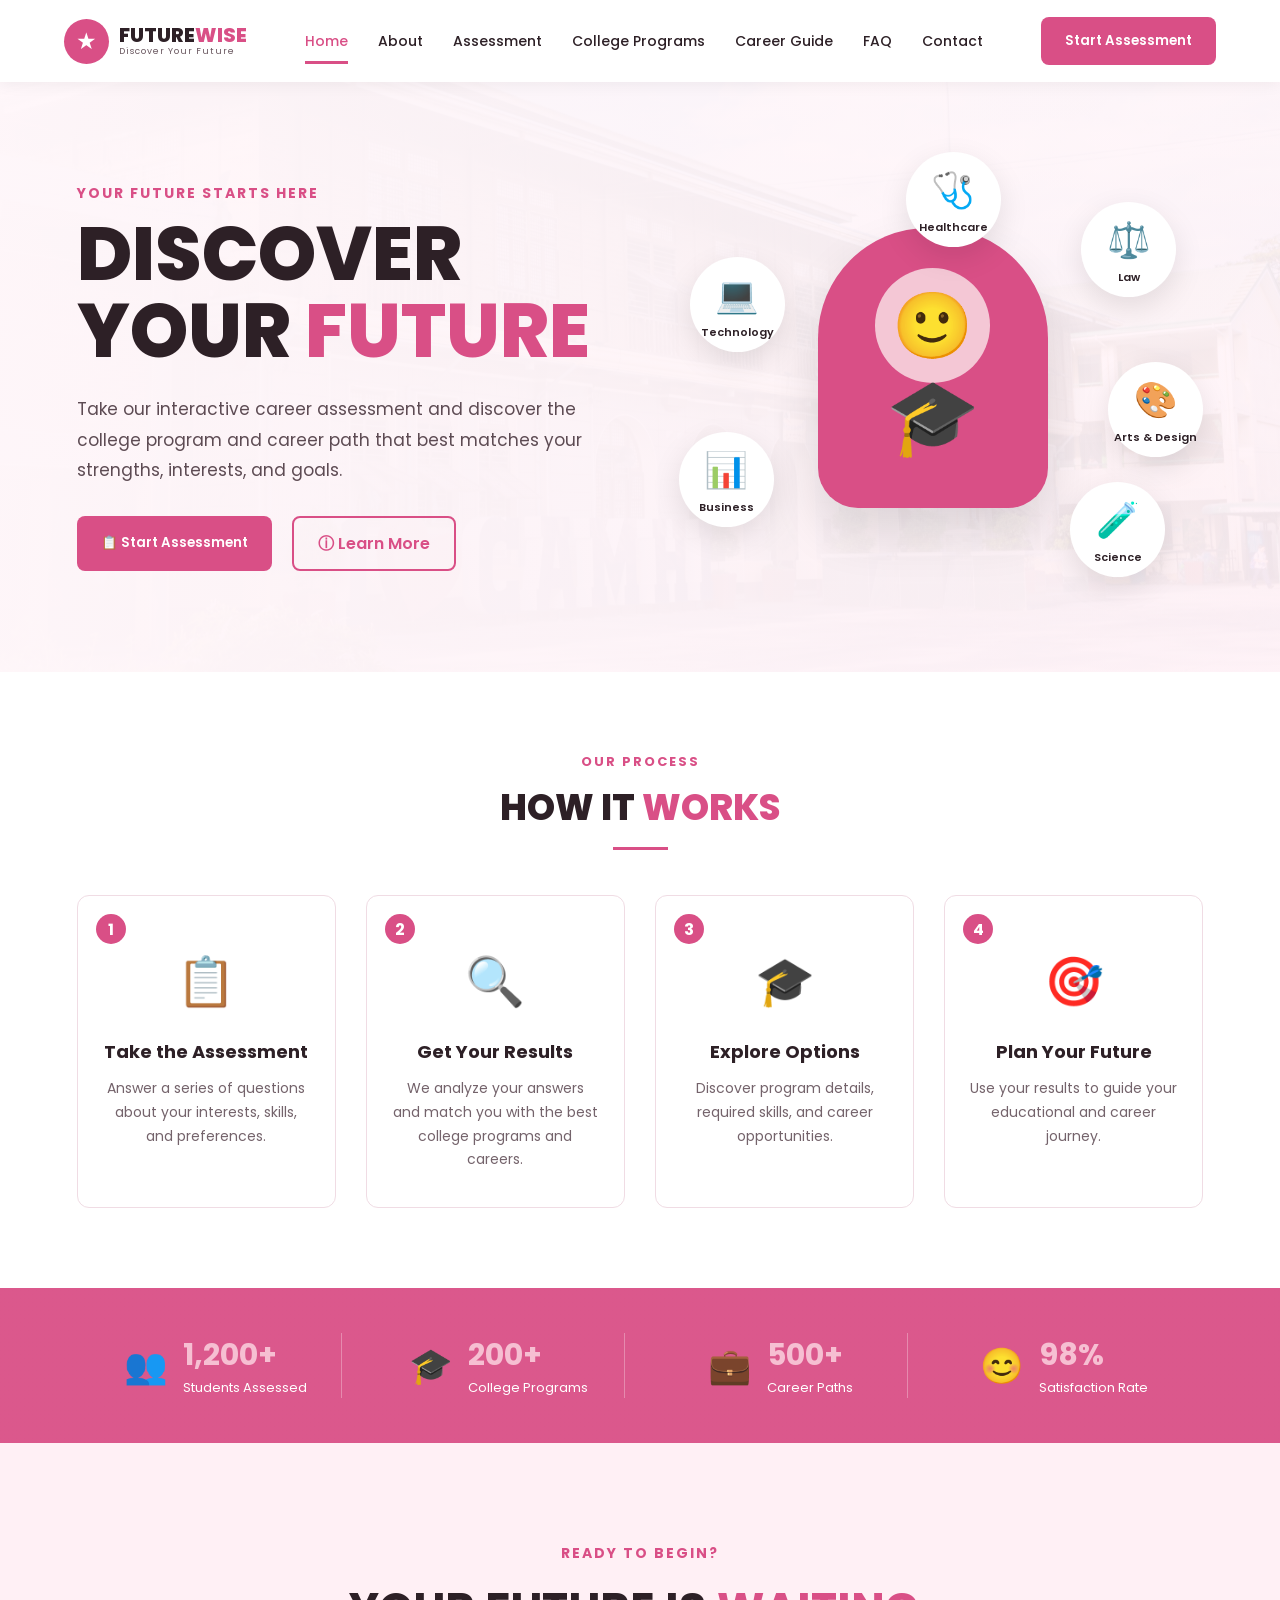
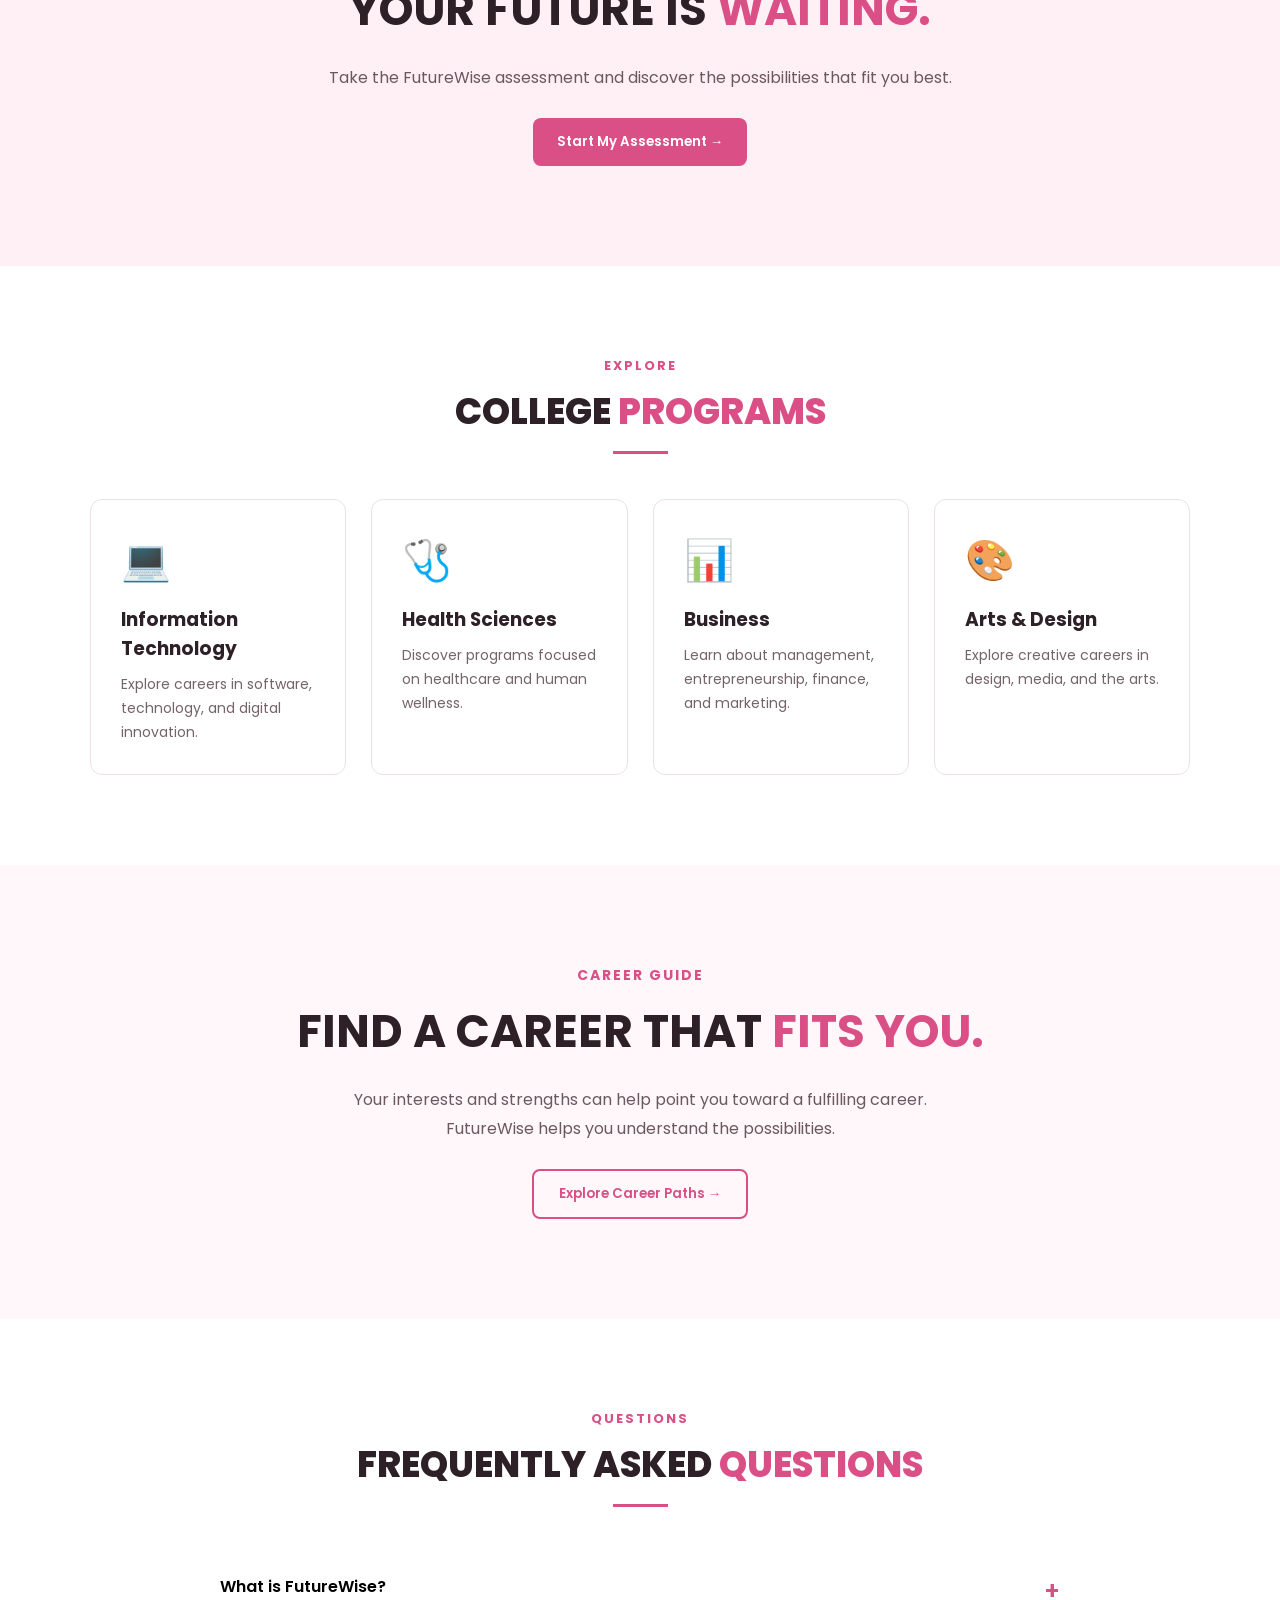
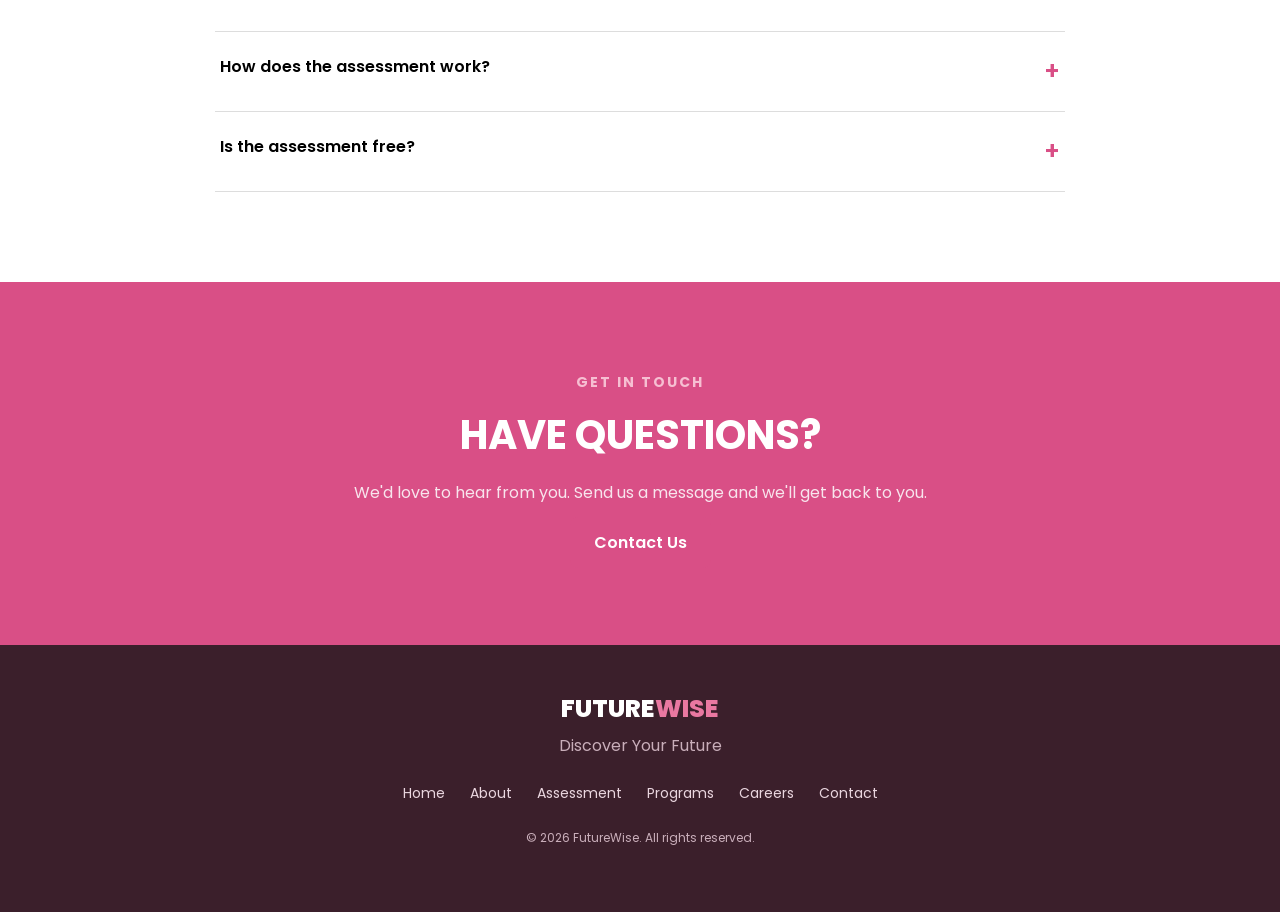
==== index.html @ ef97520e "Add files via upload" ====
<!DOCTYPE html>
<html lang="en">

<head>
    <meta charset="UTF-8">
    <meta name="viewport" content="width=device-width, initial-scale=1.0">

    <title>FutureWise | CAM HIGH Career Guidance</title>

    <meta name="description"
        content="FutureWise helps students discover college programs and career paths that match their interests, skills, and goals.">

    <link rel="stylesheet" href="style.css">

    <!-- Google Font -->
    <link rel="preconnect" href="https://fonts.googleapis.com">
    <link rel="preconnect" href="https://fonts.gstatic.com" crossorigin>

    <link href="https://fonts.googleapis.com/css2?family=Poppins:wght@300;400;500;600;700;800&display=swap"
        rel="stylesheet">
</head>

<body>

    <header class="navbar">

        <div class="logo-area">

            <div class="logo-icon">
                ★
            </div>

            <div>
                <h1>FUTURE<span>WISE</span></h1>
                <p>Discover Your Future</p>
            </div>

        </div>

        <nav class="navigation">

            <a href="#home" class="active">Home</a>
            <a href="#about">About</a>
            <a href="#assessment">Assessment</a>
            <a href="#programs">College Programs</a>
            <a href="#careers">Career Guide</a>
            <a href="#faq">FAQ</a>
            <a href="#contact">Contact</a>

        </nav>

        <button class="nav-button" onclick="startAssessment()">
            Start Assessment
        </button>

        <button class="menu-button" onclick="toggleMenu()">
            ☰
        </button>

    </header>

    <section class="hero" id="home">

        <div class="hero-content">

            <div class="hero-text">

                <p class="small-title">
                    YOUR FUTURE STARTS HERE
                </p>

                <h2>
                    DISCOVER YOUR
                    <span>FUTURE</span>
                </h2>

                <p class="hero-description">

                    Take our interactive career assessment and
                    discover the college program and career path
                    that best matches your strengths, interests,
                    and goals.

                </p>

                <div class="hero-buttons">

                    <button class="primary-button" onclick="startAssessment()">
                        📋 Start Assessment
                    </button>

                    <a href="#about" class="secondary-button">
                        ⓘ Learn More
                    </a>

                </div>

            </div>


            <!-- HERO ILLUSTRATION -->

            <div class="hero-illustration">

                <div class="career-icon healthcare">
                    🩺
                    <span>Healthcare</span>
                </div>

                <div class="career-icon technology">
                    💻
                    <span>Technology</span>
                </div>

                <div class="career-icon business">
                    📊
                    <span>Business</span>
                </div>

                <div class="career-icon law">
                    ⚖️
                    <span>Law</span>
                </div>

                <div class="career-icon arts">
                    🎨
                    <span>Arts & Design</span>
                </div>

                <div class="career-icon science">
                    🧪
                    <span>Science</span>
                </div>

                <div class="student">

                    <div class="student-head">
                        🙂
                    </div>

                    <div class="student-body">
                        🎓
                    </div>

                </div>

            </div>

        </div>

    </section>

    <section class="how-it-works" id="about">

        <div class="section-heading">

            <p>OUR PROCESS</p>

            <h2>
                HOW IT <span>WORKS</span>
            </h2>

            <div class="heading-line"></div>

        </div>


        <div class="steps">

            <!-- STEP 1 -->

            <div class="step-card">

                <div class="step-number">
                    1
                </div>

                <div class="step-icon">
                    📋
                </div>

                <h3>
                    Take the Assessment
                </h3>

                <p>
                    Answer a series of questions about
                    your interests, skills, and preferences.
                </p>

            </div>


            <!-- STEP 2 -->

            <div class="step-card">

                <div class="step-number">
                    2
                </div>

                <div class="step-icon">
                    🔍
                </div>

                <h3>
                    Get Your Results
                </h3>

                <p>
                    We analyze your answers and match you
                    with the best college programs and careers.
                </p>

            </div>


            <!-- STEP 3 -->

            <div class="step-card">

                <div class="step-number">
                    3
                </div>

                <div class="step-icon">
                    🎓
                </div>

                <h3>
                    Explore Options
                </h3>

                <p>
                    Discover program details, required
                    skills, and career opportunities.
                </p>

            </div>


            <!-- STEP 4 -->

            <div class="step-card">

                <div class="step-number">
                    4
                </div>

                <div class="step-icon">
                    🎯
                </div>

                <h3>
                    Plan Your Future
                </h3>

                <p>
                    Use your results to guide your educational
                    and career journey.
                </p>

            </div>

        </div>

    </section>

    <section class="statistics">

        <div class="stat">

            <div class="stat-icon">
                👥
            </div>

            <div>
                <strong>1,200+</strong>
                <p>Students Assessed</p>
            </div>

        </div>


        <div class="stat">

            <div class="stat-icon">
                🎓
            </div>

            <div>
                <strong>200+</strong>
                <p>College Programs</p>
            </div>

        </div>


        <div class="stat">

            <div class="stat-icon">
                💼
            </div>

            <div>
                <strong>500+</strong>
                <p>Career Paths</p>
            </div>

        </div>


        <div class="stat">

            <div class="stat-icon">
                😊
            </div>

            <div>
                <strong>98%</strong>
                <p>Satisfaction Rate</p>
            </div>

        </div>

    </section>

    <section class="assessment-section" id="assessment">

        <div class="assessment-content">

            <div>

                <p class="small-title">
                    READY TO BEGIN?
                </p>

                <h2>
                    YOUR FUTURE IS
                    <span>WAITING.</span>
                </h2>

                <p>
                    Take the FutureWise assessment and
                    discover the possibilities that fit you best.
                </p>

                <button class="primary-button" onclick="startAssessment()">
                    Start My Assessment →
                </button>

            </div>

        </div>

    </section>

    <section class="programs-section" id="programs">

        <div class="section-heading">

            <p>EXPLORE</p>

            <h2>
                COLLEGE <span>PROGRAMS</span>
            </h2>

            <div class="heading-line"></div>

        </div>


        <div class="program-grid">

            <div class="program-card">
                <div>💻</div>
                <h3>Information Technology</h3>
                <p>Explore careers in software, technology, and digital innovation.</p>
            </div>

            <div class="program-card">
                <div>🩺</div>
                <h3>Health Sciences</h3>
                <p>Discover programs focused on healthcare and human wellness.</p>
            </div>

            <div class="program-card">
                <div>📊</div>
                <h3>Business</h3>
                <p>Learn about management, entrepreneurship, finance, and marketing.</p>
            </div>

            <div class="program-card">
                <div>🎨</div>
                <h3>Arts & Design</h3>
                <p>Explore creative careers in design, media, and the arts.</p>
            </div>

        </div>

    </section>

    <section class="career-section" id="careers">

        <div class="career-content">

            <p class="small-title">
                CAREER GUIDE
            </p>

            <h2>
                FIND A CAREER THAT
                <span>FITS YOU.</span>
            </h2>

            <p>
                Your interests and strengths can help point
                you toward a fulfilling career. FutureWise
                helps you understand the possibilities.
            </p>

            <button class="outline-button">
                Explore Career Paths →
            </button>

        </div>

    </section>

    <section class="faq-section" id="faq">

        <div class="section-heading">

            <p>QUESTIONS</p>

            <h2>
                FREQUENTLY ASKED <span>QUESTIONS</span>
            </h2>

            <div class="heading-line"></div>

        </div>


        <div class="faq-container">

            <div class="faq-item">

                <button onclick="toggleFAQ(this)">
                    What is FutureWise?
                    <span>+</span>
                </button>

                <div class="faq-answer">
                    FutureWise is an interactive platform designed
                    to help students explore college programs and
                    possible career paths.
                </div>

            </div>


            <div class="faq-item">

                <button onclick="toggleFAQ(this)">
                    How does the assessment work?
                    <span>+</span>
                </button>

                <div class="faq-answer">
                    You answer questions about your interests,
                    skills, preferences, and goals. Your answers
                    are then used to provide recommendations.
                </div>

            </div>


            <div class="faq-item">

                <button onclick="toggleFAQ(this)">
                    Is the assessment free?
                    <span>+</span>
                </button>

                <div class="faq-answer">
                    Yes. The FutureWise assessment is designed
                    to be accessible to students.
                </div>

            </div>

        </div>

    </section>

    <section class="contact-section" id="contact">

        <div class="contact-content">

            <p class="small-title">
                GET IN TOUCH
            </p>

            <h2>
                HAVE QUESTIONS?
            </h2>

            <p>
                We'd love to hear from you.
                Send us a message and we'll get back to you.
            </p>

            <a href="mailto:futurewise@camhigh.edu" class="primary-button">
                Contact Us
            </a>

        </div>

    </section>

    <footer>

        <div class="footer-logo">
            FUTURE<span>WISE</span>
        </div>

        <p>
            Discover Your Future
        </p>

        <div class="footer-links">

            <a href="#home">Home</a>
            <a href="#about">About</a>
            <a href="#assessment">Assessment</a>
            <a href="#programs">Programs</a>
            <a href="#careers">Careers</a>
            <a href="#contact">Contact</a>

        </div>

        <p class="copyright">
            © 2026 FutureWise. All rights reserved.
        </p>

    </footer>


    <script src="script.js"></script>

</body>

</html>
---- style.css ----
* {
    margin: 0;
    padding: 0;
    box-sizing: border-box;
}

html {
    scroll-behavior: smooth;
}

body {
    font-family: "Poppins", sans-serif;
    color: #2d2026;
    background: #ffffff;
}

a {
    text-decoration: none;
    color: inherit;
}

button {
    font-family: inherit;
    cursor: pointer;
}


/* 
   NAVIGATION
*/

.navbar {
    width: 100%;
    height: 82px;

    display: flex;
    align-items: center;
    justify-content: space-between;

    padding: 0 5%;

    background: white;

    position: sticky;
    top: 0;

    z-index: 1000;

    box-shadow: 0 2px 15px rgba(0, 0, 0, 0.06);
}

.logo-area {
    display: flex;
    align-items: center;
    gap: 10px;
}

.logo-icon {
    width: 45px;
    height: 45px;

    display: flex;
    align-items: center;
    justify-content: center;

    background: #d94f86;
    color: #f6bfd2;

    border-radius: 50%;

    font-size: 23px;
}

.logo-area h1 {
    font-size: 20px;
    line-height: 20px;

    font-weight: 800;

    color: #2d2026;
}

.logo-area h1 span {
    color: #d94f86;
}

.logo-area p {
    font-size: 9px;
    letter-spacing: 1px;
    color: #6b5961;
}

.navigation {
    display: flex;
    gap: 30px;
}

.navigation a {
    font-size: 14px;
    font-weight: 500;

    transition: 0.3s;

    position: relative;
}

.navigation a:hover,
.navigation a.active {
    color: #d94f86;
}

.navigation a.active::after {
    content: "";

    position: absolute;

    left: 0;
    bottom: -12px;

    width: 100%;
    height: 3px;

    background: #d94f86;
}

.nav-button,
.primary-button {
    border: none;

    background: #d94f86;
    color: white;

    padding: 14px 24px;

    border-radius: 8px;

    font-weight: 600;

    transition: 0.3s;
}

.nav-button:hover,
.primary-button:hover {
    background: #b83d6b;
    transform: translateY(-2px);
}

.menu-button {
    display: none;

    border: none;
    background: none;

    font-size: 25px;
}



.hero {
    min-height: 550px;

    background:
        linear-gradient(rgba(255, 244, 248, 0.86), rgba(255, 238, 245, 0.90)),
        url("camhigh.jpg") center/cover no-repeat;

    overflow: hidden;
}

.hero-content {
    max-width: 1350px;

    min-height: 550px;

    margin: auto;

    padding: 70px 6%;

    display: flex;
    align-items: center;
    justify-content: space-between;
}

.hero-text {
    width: 50%;
}

.small-title {
    color: #d94f86;

    font-size: 14px;

    font-weight: 700;

    letter-spacing: 2px;

    margin-bottom: 12px;
}

.hero-text h2 {
    font-size: clamp(45px, 6vw, 75px);

    line-height: 1.02;

    font-weight: 800;

    color: #2d2026;
}

.hero-text h2 span,
.assessment-content h2 span,
.career-content h2 span,
.section-heading h2 span {
    color: #d94f86;
}

.hero-description {
    max-width: 600px;

    margin-top: 25px;

    font-size: 17px;

    line-height: 1.8;

    color: #5d4b53;
}

.hero-buttons {
    display: flex;
    gap: 20px;

    margin-top: 30px;
}

.secondary-button {
    padding: 13px 24px;

    border: 2px solid #d94f86;

    border-radius: 8px;

    color: #d94f86;

    font-weight: 600;

    transition: 0.3s;
}

.secondary-button:hover {
    background: #d94f86;
    color: white;
}



.hero-illustration {
    width: 48%;
    height: 450px;

    position: relative;
}

.student {
    position: absolute;

    left: 50%;
    top: 48%;

    transform: translate(-50%, -50%);

    width: 230px;
    height: 280px;

    background: #d94f86;

    border-radius: 110px 110px 40px 40px;

    display: flex;
    align-items: center;
    justify-content: center;

    box-shadow: 0 25px 50px rgba(0, 0, 0, 0.12);
}

.student-head {
    position: absolute;

    top: 40px;

    width: 115px;
    height: 115px;

    display: flex;
    align-items: center;
    justify-content: center;

    border-radius: 50%;

    background: #f4c7d5;

    font-size: 65px;
}

.student-body {
    position: absolute;

    bottom: 35px;

    font-size: 75px;
}

.career-icon {
    position: absolute;

    width: 95px;
    height: 95px;

    background: white;

    border-radius: 50%;

    display: flex;
    flex-direction: column;

    align-items: center;
    justify-content: center;

    font-size: 35px;

    box-shadow: 0 10px 30px rgba(0, 0, 0, 0.10);

    z-index: 2;
}

.career-icon span {
    margin-top: 3px;

    font-size: 11px;

    font-weight: 600;
}

.healthcare {
    top: 0;
    left: 45%;
}

.technology {
    top: 105px;
    left: 5%;
}

.business {
    bottom: 75px;
    left: 3%;
}

.law {
    top: 50px;
    right: 5%;
}

.arts {
    top: 210px;
    right: 0;
}

.science {
    bottom: 25px;
    right: 7%;
}

.section-heading {
    text-align: center;

    margin-bottom: 45px;
}

.section-heading p {
    color: #d94f86;

    font-size: 13px;

    font-weight: 700;

    letter-spacing: 2px;

    margin-bottom: 8px;
}

.section-heading h2 {
    font-size: 36px;

    font-weight: 800;
}

.heading-line {
    width: 55px;
    height: 3px;

    background: #d94f86;

    margin: 12px auto 0;
}



.how-it-works {
    padding: 80px 6%;
}

.steps {
    max-width: 1250px;

    margin: auto;

    display: grid;

    grid-template-columns: repeat(4, 1fr);

    gap: 30px;
}

.step-card {
    position: relative;

    padding: 35px 25px;

    text-align: center;

    border: 1px solid #f0dce4;

    border-radius: 12px;

    background: white;

    transition: 0.3s;
}

.step-card:hover {
    transform: translateY(-8px);

    box-shadow: 0 15px 35px rgba(0, 0, 0, 0.08);
}

.step-number {
    position: absolute;

    top: 18px;
    left: 18px;

    width: 30px;
    height: 30px;

    border-radius: 50%;

    display: flex;
    align-items: center;
    justify-content: center;

    background: #d94f86;
    color: white;

    font-weight: 700;
}

.step-icon {
    font-size: 48px;

    margin: 15px 0 20px;
}

.step-card h3 {
    font-size: 18px;

    margin-bottom: 12px;
}

.step-card p {
    font-size: 14px;

    line-height: 1.7;

    color: #74636b;
}


.statistics {
    padding: 45px 7%;

    background:
        linear-gradient(
            rgba(217, 79, 134, 0.95),
            rgba(217, 79, 134, 0.95)
        );

    color: white;

    display: grid;

    grid-template-columns: repeat(4, 1fr);

    gap: 30px;
}

.stat {
    display: flex;

    align-items: center;

    justify-content: center;

    gap: 15px;

    border-right: 1px solid rgba(255, 255, 255, 0.3);
}

.stat:last-child {
    border-right: none;
}

.stat-icon {
    font-size: 35px;
}

.stat strong {
    display: block;

    font-size: 30px;

    color: #f6bfd2;
}

.stat p {
    font-size: 13px;
}


.assessment-section {
    padding: 100px 8%;

    background: #fff0f5;
}

.assessment-content {
    max-width: 1100px;

    margin: auto;

    text-align: center;
}

.assessment-content h2,
.career-content h2 {
    font-size: 45px;

    margin-bottom: 20px;
}

.assessment-content p:not(.small-title),
.career-content p:not(.small-title) {
    max-width: 650px;

    margin: 0 auto 25px;

    line-height: 1.8;

    color: #6b5961;
}


.programs-section {
    padding: 90px 7%;
}

.program-grid {
    max-width: 1200px;

    margin: auto;

    display: grid;

    grid-template-columns: repeat(4, 1fr);

    gap: 25px;
}

.program-card {
    padding: 30px;

    border: 1px solid #f1dfe6;

    border-radius: 12px;

    transition: 0.3s;
}

.program-card:hover {
    transform: translateY(-6px);

    box-shadow: 0 15px 35px rgba(0, 0, 0, 0.08);
}

.program-card > div {
    font-size: 40px;

    margin-bottom: 15px;
}

.program-card h3 {
    margin-bottom: 10px;
}

.program-card p {
    font-size: 14px;

    line-height: 1.7;

    color: #74636b;
}




.career-section {
    padding: 100px 8%;

    background: #fff7fa;
}

.career-content {
    max-width: 700px;

    margin: auto;

    text-align: center;
}

.outline-button {
    padding: 13px 25px;

    background: transparent;

    border: 2px solid #d94f86;

    border-radius: 8px;

    color: #d94f86;

    font-weight: 600;
}




.faq-section {
    padding: 90px 7%;
}

.faq-container {
    max-width: 850px;

    margin: auto;
}

.faq-item {
    border-bottom: 1px solid #ddd;
}

.faq-item button {
    width: 100%;

    padding: 22px 5px;

    display: flex;

    justify-content: space-between;

    border: none;

    background: white;

    font-size: 16px;

    font-weight: 600;

    text-align: left;
}

.faq-item button span {
    color: #d94f86;

    font-size: 24px;
}

.faq-answer {
    display: none;

    padding: 0 5px 20px;

    color: #74636b;

    line-height: 1.7;
}

.faq-answer.show {
    display: block;
}


.contact-section {
    padding: 90px 7%;

    text-align: center;

    background: #d94f86;

    color: white;
}

.contact-section .small-title {
    color: #f6bfd2;
}

.contact-section h2 {
    font-size: 40px;

    margin-bottom: 15px;
}

.contact-section p:not(.small-title) {
    margin-bottom: 25px;

    color: #f8e5ed;
}




footer {
    padding: 45px 7%;

    background: #3b1f2b;

    color: white;

    text-align: center;
}

.footer-logo {
    font-size: 25px;

    font-weight: 800;
}

.footer-logo span {
    color: #e978a1;
}

footer > p {
    color: #c9aeba;

    margin: 5px 0 20px;
}

.footer-links {
    display: flex;

    justify-content: center;

    flex-wrap: wrap;

    gap: 25px;

    margin: 25px 0;
}

.footer-links a {
    color: #ead6df;

    font-size: 14px;
}

.footer-links a:hover {
    color: white;
}

footer .copyright {
    font-size: 12px;

    margin-top: 25px;
}



@media (max-width: 1100px) {

    .navigation {
        gap: 15px;
    }

    .navigation a {
        font-size: 12px;
    }

    .steps {
        grid-template-columns: repeat(2, 1fr);
    }

    .program-grid {
        grid-template-columns: repeat(2, 1fr);
    }

}


@media (max-width: 850px) {

    .navigation,
    .nav-button {
        display: none;
    }

    .menu-button {
        display: block;
    }

    .hero-content {
        flex-direction: column;

        text-align: center;
    }

    .hero-text {
        width: 100%;
    }

    .hero-description {
        margin-left: auto;
        margin-right: auto;
    }

    .hero-buttons {
        justify-content: center;
    }

    .hero-illustration {
        width: 100%;

        margin-top: 30px;
    }

    .statistics {
        grid-template-columns: repeat(2, 1fr);
    }

    .stat {
        border-right: none;
    }

}


@media (max-width: 600px) {

    .navbar {
        height: 70px;
    }

    .hero-content {
        padding: 60px 6%;
    }

    .hero-text h2 {
        font-size: 45px;
    }

    .hero-buttons {
        flex-direction: column;
    }

    .steps {
        grid-template-columns: 1fr;
    }

    .program-grid {
        grid-template-columns: 1fr;
    }

    .statistics {
        grid-template-columns: 1fr;
    }

    .stat {
        justify-content: flex-start;
    }

    .assessment-content h2,
    .career-content h2 {
        font-size: 32px;
    }

    .section-heading h2 {
        font-size: 29px;
    }

    .hero-illustration {
        transform: scale(0.8);
        margin-top: -20px;
    }

}
.how-it-works {
    padding: 80px 6%;
}

.steps {
    max-width: 1250px;

    margin: auto;

    display: grid;

    grid-template-columns: repeat(4, 1fr);

    gap: 30px;
}

.step-card {
    position: relative;

    padding: 35px 25px;

    text-align: center;

    border: 1px solid #f0dce4;

    border-radius: 12px;

    background: white;

    transition: 0.3s;
}

.step-card:hover {
    transform: translateY(-8px);

    box-shadow: 0 15px 35px rgba(0, 0, 0, 0.08);
}

.step-number {
    position: absolute;

    top: 18px;
    left: 18px;

    width: 30px;
    height: 30px;

    border-radius: 50%;

    display: flex;
    align-items: center;
    justify-content: center;

    background: #d94f86;
    color: white;

    font-weight: 700;
}

.step-icon {
    font-size: 48px;

    margin: 15px 0 20px;
}

.step-card h3 {
    font-size: 18px;

    margin-bottom: 12px;
}

.step-card p {
    font-size: 14px;

    line-height: 1.7;

    color: #74636b;
}


/* =========================================
   STATISTICS
========================================= */

.statistics {
    padding: 45px 7%;

    background:
        linear-gradient(
            rgba(217, 79, 134, 0.95),
            rgba(217, 79, 134, 0.95)
        );

    color: white;

    display: grid;

    grid-template-columns: repeat(4, 1fr);

    gap: 30px;
}

.stat {
    display: flex;

    align-items: center;

    justify-content: center;

    gap: 15px;

    border-right: 1px solid rgba(255, 255, 255, 0.3);
}

.stat:last-child {
    border-right: none;
}

.stat-icon {
    font-size: 35px;
}

.stat strong {
    display: block;

    font-size: 30px;

    color: #f6bfd2;
}

.stat p {
    font-size: 13px;
}


/* =========================================
   ASSESSMENT
========================================= */

.assessment-section {
    padding: 100px 8%;

    background: #fff0f5;
}

.assessment-content {
    max-width: 1100px;

    margin: auto;

    text-align: center;
}

.assessment-content h2,
.career-content h2 {
    font-size: 45px;

    margin-bottom: 20px;
}

.assessment-content p:not(.small-title),
.career-content p:not(.small-title) {
    max-width: 650px;

    margin: 0 auto 25px;

    line-height: 1.8;

    color: #6b5961;
}


/* =========================================
   PROGRAMS
========================================= */

.programs-section {
    padding: 90px 7%;
}

.program-grid {
    max-width: 1200px;

    margin: auto;

    display: grid;

    grid-template-columns: repeat(4, 1fr);

    gap: 25px;
}

.program-card {
    padding: 30px;

    border: 1px solid #f1dfe6;

    border-radius: 12px;

    transition: 0.3s;
}

.program-card:hover {
    transform: translateY(-6px);

    box-shadow: 0 15px 35px rgba(0, 0, 0, 0.08);
}

.program-card > div {
    font-size: 40px;

    margin-bottom: 15px;
}

.program-card h3 {
    margin-bottom: 10px;
}

.program-card p {
    font-size: 14px;

    line-height: 1.7;

    color: #74636b;
}
.career-section {
    padding: 100px 8%;

    background: #fff7fa;
}

.career-content {
    max-width: 700px;

    margin: auto;

    text-align: center;
}

.outline-button {
    padding: 13px 25px;

    background: transparent;

    border: 2px solid #d94f86;

    border-radius: 8px;

    color: #d94f86;

    font-weight: 600;
}


/* =========================================
   FAQ
========================================= */

.faq-section {
    padding: 90px 7%;
}

.faq-container {
    max-width: 850px;

    margin: auto;
}

.faq-item {
    border-bottom: 1px solid #ddd;
}

.faq-item button {
    width: 100%;

    padding: 22px 5px;

    display: flex;

    justify-content: space-between;

    border: none;

    background: white;

    font-size: 16px;

    font-weight: 600;

    text-align: left;
}

.faq-item button span {
    color: #d94f86;

    font-size: 24px;
}

.faq-answer {
    display: none;

    padding: 0 5px 20px;

    color: #74636b;

    line-height: 1.7;
}

.faq-answer.show {
    display: block;
}


/* =========================================
   CONTACT
========================================= */

.contact-section {
    padding: 90px 7%;

    text-align: center;

    background: #d94f86;

    color: white;
}

.contact-section .small-title {
    color: #f6bfd2;
}

.contact-section h2 {
    font-size: 40px;

    margin-bottom: 15px;
}

.contact-section p:not(.small-title) {
    margin-bottom: 25px;

    color: #f8e5ed;
}


/* =========================================
   FOOTER
========================================= */

footer {
    padding: 45px 7%;

    background: #3b1f2b;

    color: white;

    text-align: center;
}

.footer-logo {
    font-size: 25px;

    font-weight: 800;
}

.footer-logo span {
    color: #e978a1;
}

footer > p {
    color: #c9aeba;

    margin: 5px 0 20px;
}

.footer-links {
    display: flex;

    justify-content: center;

    flex-wrap: wrap;

    gap: 25px;

    margin: 25px 0;
}

.footer-links a {
    color: #ead6df;

    font-size: 14px;
}

.footer-links a:hover {
    color: white;
}

footer .copyright {
    font-size: 12px;

    margin-top: 25px;
}


/* =========================================
   RESPONSIVE DESIGN
========================================= */

@media (max-width: 1100px) {

    .navigation {
        gap: 15px;
    }

    .navigation a {
        font-size: 12px;
    }

    .steps {
        grid-template-columns: repeat(2, 1fr);
    }

    .program-grid {
        grid-template-columns: repeat(2, 1fr);
    }

}


@media (max-width: 850px) {

    .navigation,
    .nav-button {
        display: none;
    }

    .menu-button {
        display: block;
    }

    .hero-content {
        flex-direction: column;

        text-align: center;
    }

    .hero-text {
        width: 100%;
    }

    .hero-description {
        margin-left: auto;
        margin-right: auto;
    }

    .hero-buttons {
        justify-content: center;
    }

    .hero-illustration {
        width: 100%;

        margin-top: 30px;
    }

    .statistics {
        grid-template-columns: repeat(2, 1fr);
    }

    .stat {
        border-right: none;
    }

}


@media (max-width: 600px) {

    .navbar {
        height: 70px;
    }

    .hero-content {
        padding: 60px 6%;
    }

    .hero-text h2 {
        font-size: 45px;
    }

    .hero-buttons {
        flex-direction: column;
    }

    .steps {
        grid-template-columns: 1fr;
    }

    .program-grid {
        grid-template-columns: 1fr;
    }

    .statistics {
        grid-template-columns: 1fr;
    }

    .stat {
        justify-content: flex-start;
    }

    .assessment-content h2,
    .career-content h2 {
        font-size: 32px;
    }

    .section-heading h2 {
        font-size: 29px;
    }

    .hero-illustration {
        transform: scale(0.8);
        margin-top: -20px;
    }

}

/* CAM HIGH homepage photo + soft pink theme */
.hero { position: relative; }
.hero::before { content: ""; position: absolute; inset: 0; background: linear-gradient(90deg, rgba(255,247,250,.95) 0%, rgba(255,247,250,.78) 48%, rgba(255,247,250,.42) 100%); pointer-events:none; }
.hero-content { position: relative; z-index: 1; }
.logo-icon { background: #d94f86 !important; color: #fff !important; }
.nav-button, .primary-button { background: #d94f86 !important; }
.nav-button:hover, .primary-button:hover { background: #b83d6b !important; }
.navigation a:hover, .navigation a.active { color: #d94f86 !important; }
.navigation a.active::after, .heading-line { background: #d94f86 !important; }
.secondary-button, .outline-button { border-color: #d94f86 !important; color: #d94f86 !important; }
.secondary-button:hover, .outline-button:hover { background: #d94f86 !important; color: white !important; }


@media (max-width: 850px) {
  .navigation.mobile-active { display:flex; position:absolute; top:70px; left:0; right:0; flex-direction:column; gap:0; background:#fff; padding:18px 6%; box-shadow:0 10px 25px rgba(80,30,50,.12); }
  .navigation.mobile-active a { padding:10px 0; font-size:14px; }
  .navigation.mobile-active a.active::after { display:none; }
}
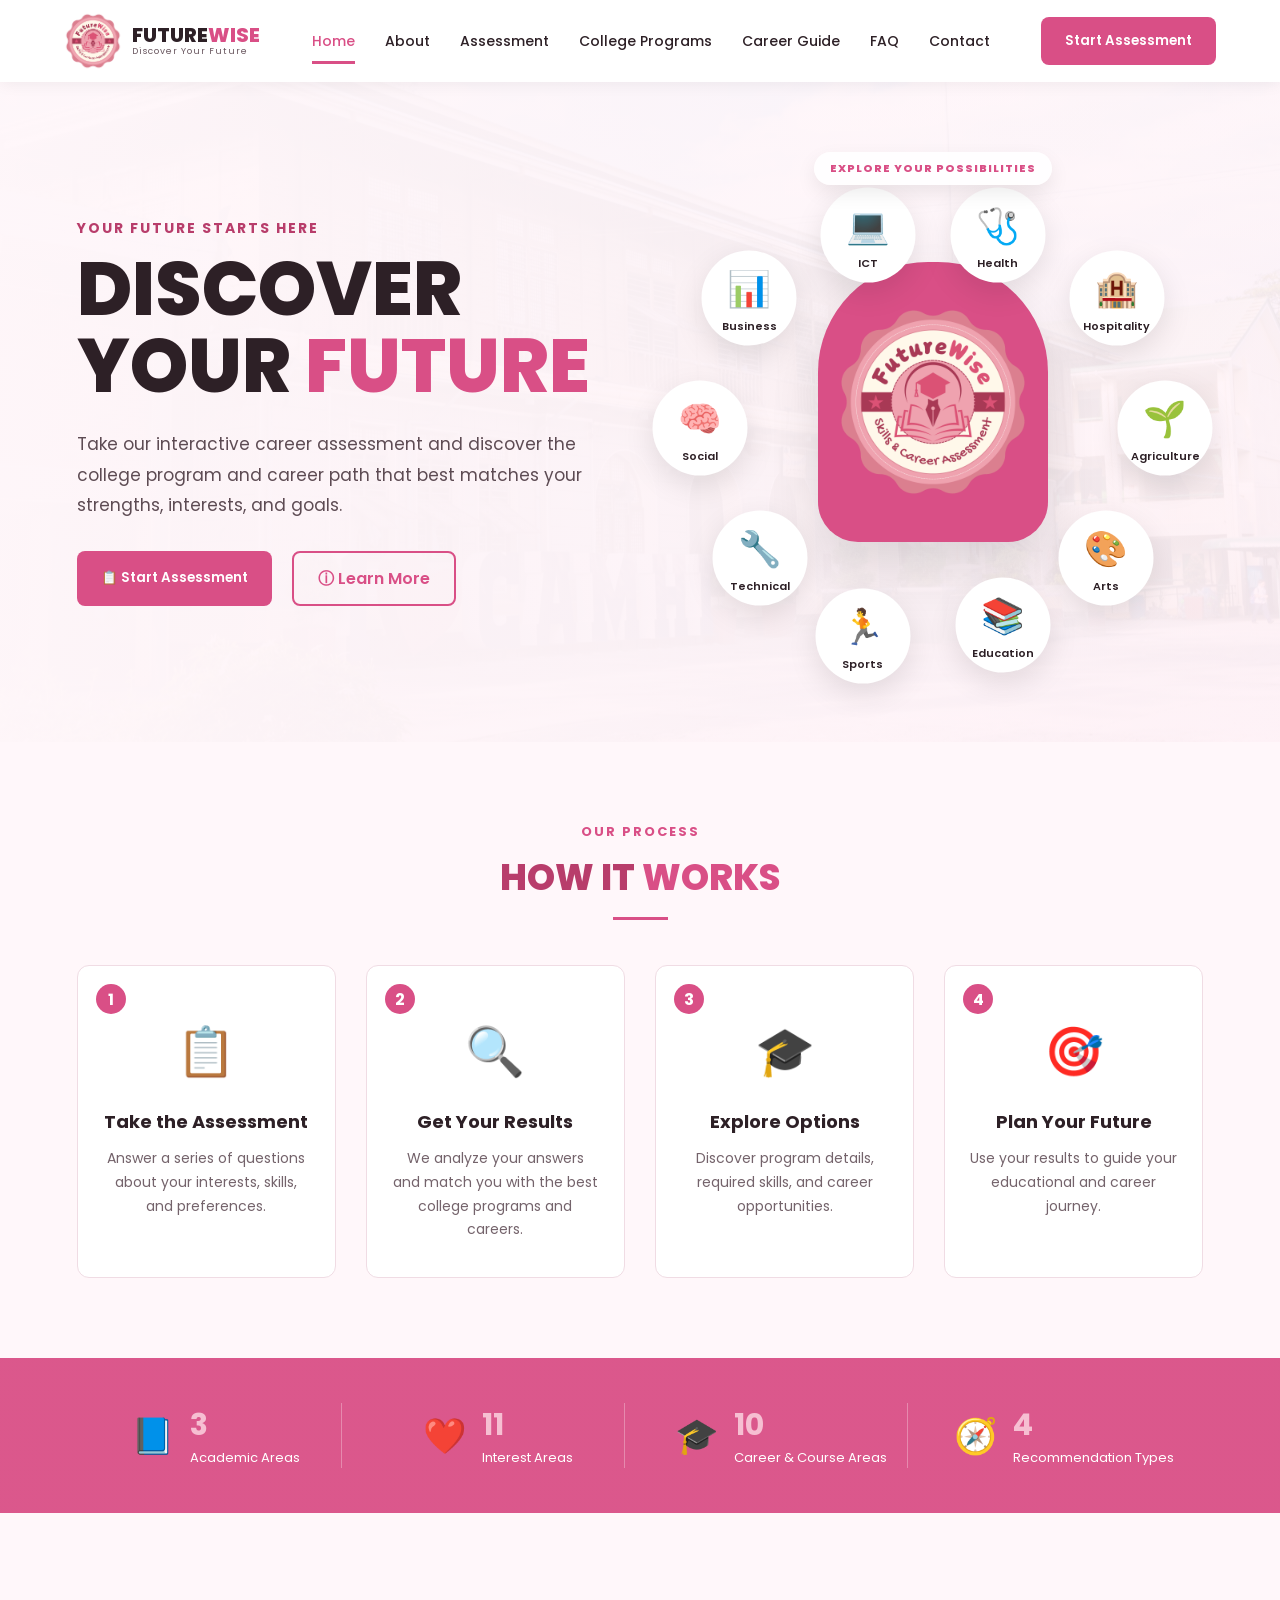
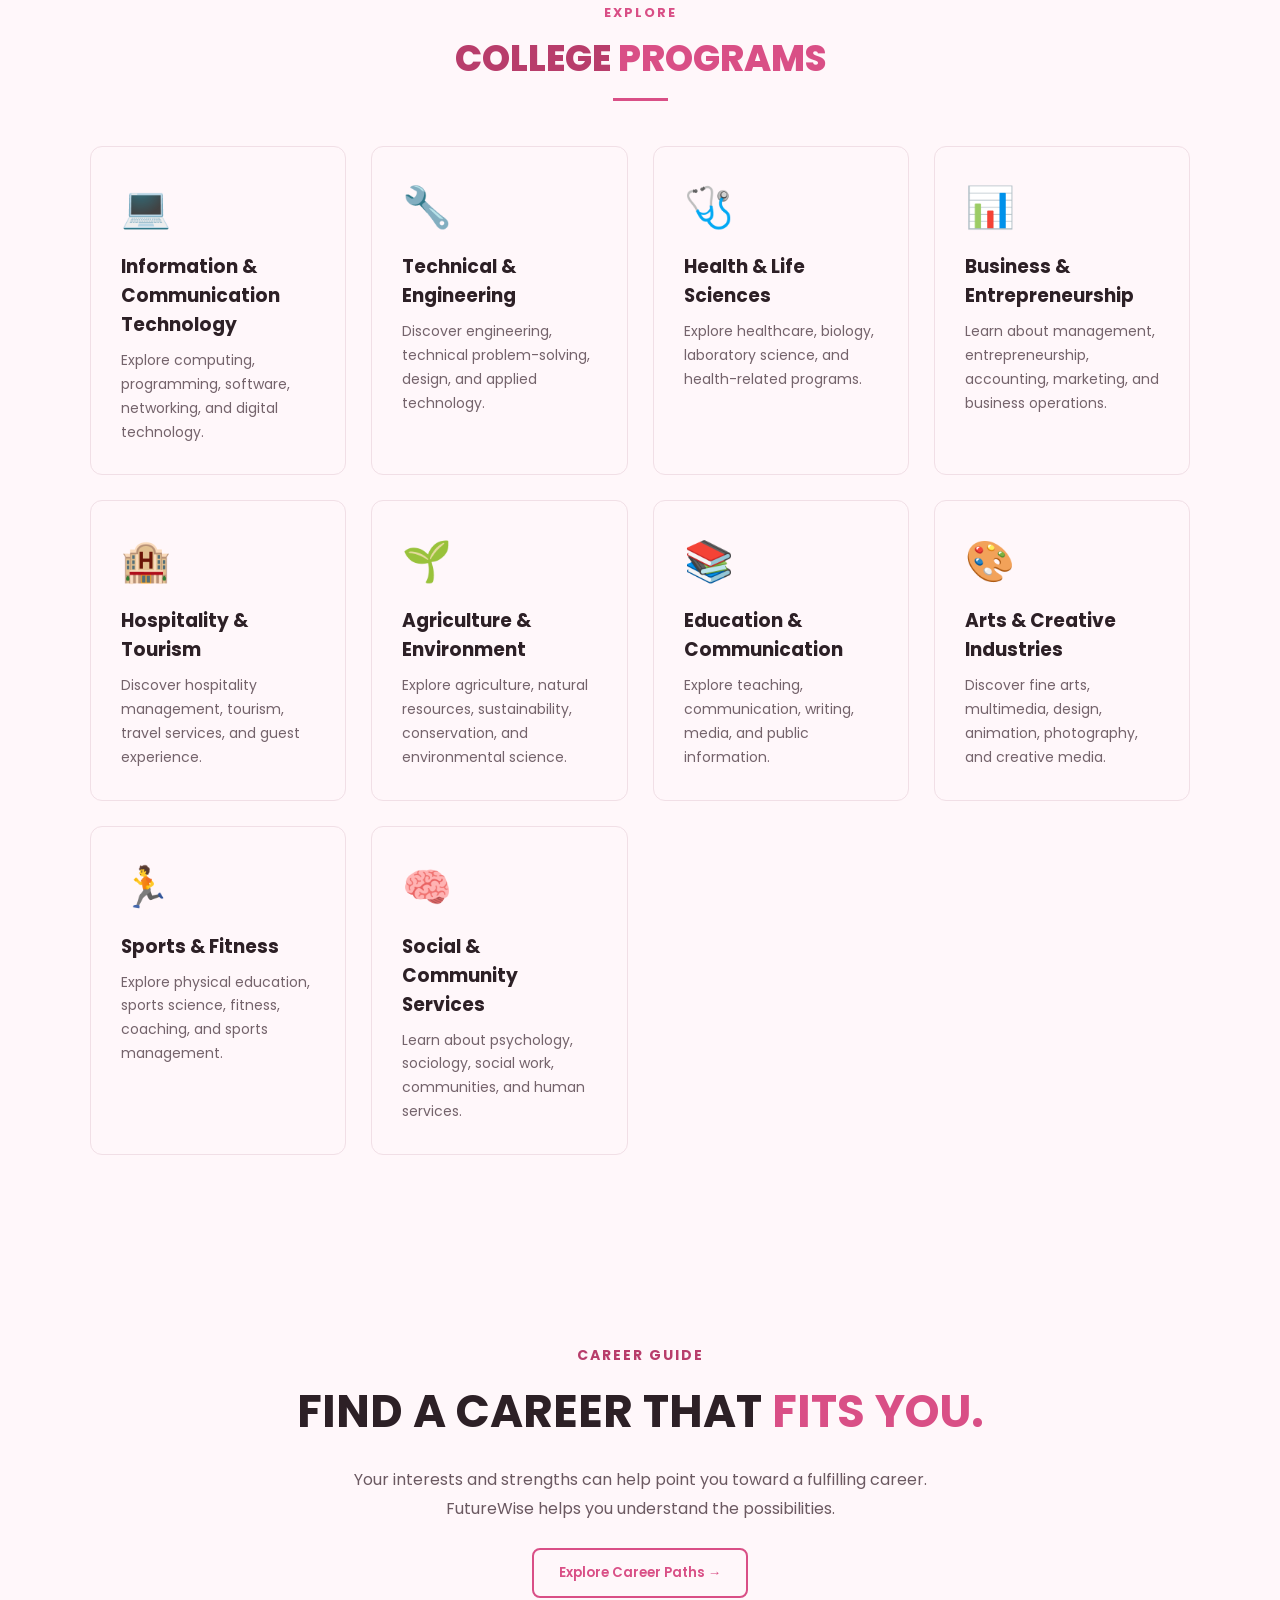
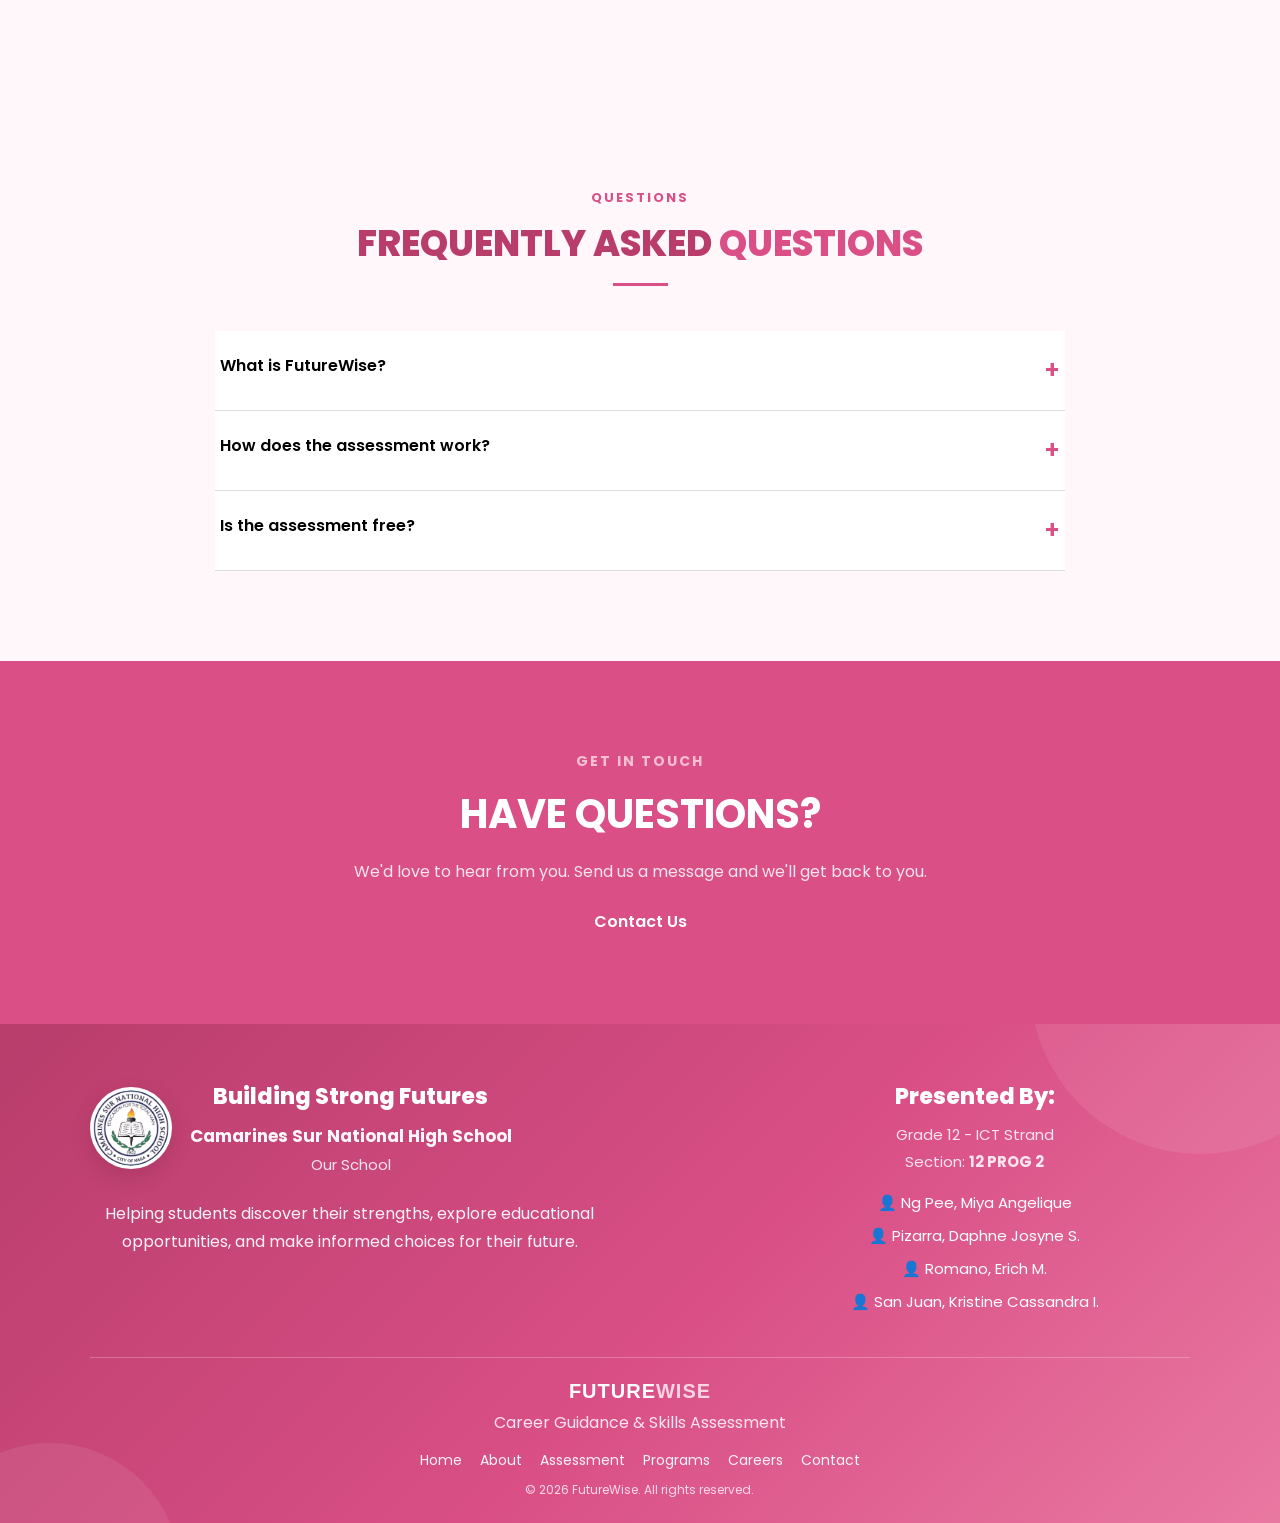
==== commit a4e87f3c: "Add files via upload" ====
--- a/index.html
+++ b/index.html
@@ -25,10 +25,11 @@
     <header class="navbar">
 
         <div class="logo-area">
-
+            
             <div class="logo-icon">
-                ★
-            </div>
+                 <img src="futurewise-logo.png" alt="FutureWise Logo">
+                
+                </div>
 
             <div>
                 <h1>FUTURE<span>WISE</span></h1>
@@ -102,50 +103,28 @@
 
             <div class="hero-illustration">
 
-                <div class="career-icon healthcare">
-                    🩺
-                    <span>Healthcare</span>
-                </div>
-
-                <div class="career-icon technology">
-                    💻
-                    <span>Technology</span>
-                </div>
-
-                <div class="career-icon business">
-                    📊
-                    <span>Business</span>
-                </div>
-
-                <div class="career-icon law">
-                    ⚖️
-                    <span>Law</span>
-                </div>
-
-                <div class="career-icon arts">
-                    🎨
-                    <span>Arts & Design</span>
-                </div>
-
-                <div class="career-icon science">
-                    🧪
-                    <span>Science</span>
-                </div>
-
+                <div class="career-bubble-title">EXPLORE YOUR POSSIBILITIES</div>
+                <div class="career-orbit" aria-hidden="true"></div>
+
+                <div class="career-icon healthcare">🩺<span>Health</span></div>
+                <div class="career-icon technology">💻<span>ICT</span></div>
+                <div class="career-icon business">📊<span>Business</span></div>
+                <div class="career-icon technical">🔧<span>Technical</span></div>
+                <div class="career-icon hospitality">🏨<span>Hospitality</span></div>
+                <div class="career-icon agriculture">🌱<span>Agriculture</span></div>
+                <div class="career-icon education">📚<span>Education</span></div>
+                <div class="career-icon arts">🎨<span>Arts</span></div>
+                <div class="career-icon sports">🏃<span>Sports</span></div>
+                <div class="career-icon social">🧠<span>Social</span></div>
+            
                 <div class="student">
-
-                    <div class="student-head">
-                        🙂
-                    </div>
-
-                    <div class="student-body">
-                        🎓
-                    </div>
-
-                </div>
-
-            </div>
-
+                    <img src="futurewise-center-logo.png" alt="FutureWise Logo">
+                </div>
+
+             </div>
+
+            </div>
+        
         </div>
 
     </section>
@@ -268,90 +247,10 @@
 
     <section class="statistics">
 
-        <div class="stat">
-
-            <div class="stat-icon">
-                👥
-            </div>
-
-            <div>
-                <strong>1,200+</strong>
-                <p>Students Assessed</p>
-            </div>
-
-        </div>
-
-
-        <div class="stat">
-
-            <div class="stat-icon">
-                🎓
-            </div>
-
-            <div>
-                <strong>200+</strong>
-                <p>College Programs</p>
-            </div>
-
-        </div>
-
-
-        <div class="stat">
-
-            <div class="stat-icon">
-                💼
-            </div>
-
-            <div>
-                <strong>500+</strong>
-                <p>Career Paths</p>
-            </div>
-
-        </div>
-
-
-        <div class="stat">
-
-            <div class="stat-icon">
-                😊
-            </div>
-
-            <div>
-                <strong>98%</strong>
-                <p>Satisfaction Rate</p>
-            </div>
-
-        </div>
-
-    </section>
-
-    <section class="assessment-section" id="assessment">
-
-        <div class="assessment-content">
-
-            <div>
-
-                <p class="small-title">
-                    READY TO BEGIN?
-                </p>
-
-                <h2>
-                    YOUR FUTURE IS
-                    <span>WAITING.</span>
-                </h2>
-
-                <p>
-                    Take the FutureWise assessment and
-                    discover the possibilities that fit you best.
-                </p>
-
-                <button class="primary-button" onclick="startAssessment()">
-                    Start My Assessment →
-                </button>
-
-            </div>
-
-        </div>
+        <div class="stat"><div class="stat-icon">📘</div><div><strong>3</strong><p>Academic Areas</p></div></div>
+        <div class="stat"><div class="stat-icon">❤️</div><div><strong>11</strong><p>Interest Areas</p></div></div>
+        <div class="stat"><div class="stat-icon">🎓</div><div><strong>10</strong><p>Career & Course Areas</p></div></div>
+        <div class="stat"><div class="stat-icon">🧭</div><div><strong>4</strong><p>Recommendation Types</p></div></div>
 
     </section>
 
@@ -372,29 +271,16 @@
 
         <div class="program-grid">
 
-            <div class="program-card">
-                <div>💻</div>
-                <h3>Information Technology</h3>
-                <p>Explore careers in software, technology, and digital innovation.</p>
-            </div>
-
-            <div class="program-card">
-                <div>🩺</div>
-                <h3>Health Sciences</h3>
-                <p>Discover programs focused on healthcare and human wellness.</p>
-            </div>
-
-            <div class="program-card">
-                <div>📊</div>
-                <h3>Business</h3>
-                <p>Learn about management, entrepreneurship, finance, and marketing.</p>
-            </div>
-
-            <div class="program-card">
-                <div>🎨</div>
-                <h3>Arts & Design</h3>
-                <p>Explore creative careers in design, media, and the arts.</p>
-            </div>
+            <div class="program-card"><div>💻</div><h3>Information & Communication Technology</h3><p>Explore computing, programming, software, networking, and digital technology.</p></div>
+            <div class="program-card"><div>🔧</div><h3>Technical & Engineering</h3><p>Discover engineering, technical problem-solving, design, and applied technology.</p></div>
+            <div class="program-card"><div>🩺</div><h3>Health & Life Sciences</h3><p>Explore healthcare, biology, laboratory science, and health-related programs.</p></div>
+            <div class="program-card"><div>📊</div><h3>Business & Entrepreneurship</h3><p>Learn about management, entrepreneurship, accounting, marketing, and business operations.</p></div>
+            <div class="program-card"><div>🏨</div><h3>Hospitality & Tourism</h3><p>Discover hospitality management, tourism, travel services, and guest experience.</p></div>
+            <div class="program-card"><div>🌱</div><h3>Agriculture & Environment</h3><p>Explore agriculture, natural resources, sustainability, conservation, and environmental science.</p></div>
+            <div class="program-card"><div>📚</div><h3>Education & Communication</h3><p>Explore teaching, communication, writing, media, and public information.</p></div>
+            <div class="program-card"><div>🎨</div><h3>Arts & Creative Industries</h3><p>Discover fine arts, multimedia, design, animation, photography, and creative media.</p></div>
+            <div class="program-card"><div>🏃</div><h3>Sports & Fitness</h3><p>Explore physical education, sports science, fitness, coaching, and sports management.</p></div>
+            <div class="program-card"><div>🧠</div><h3>Social & Community Services</h3><p>Learn about psychology, sociology, social work, communities, and human services.</p></div>
 
         </div>
 
@@ -419,7 +305,7 @@
                 helps you understand the possibilities.
             </p>
 
-            <button class="outline-button">
+            <button class="outline-button" onclick="startAssessment()">
                 Explore Career Paths →
             </button>
 
@@ -511,7 +397,7 @@
                 Send us a message and we'll get back to you.
             </p>
 
-            <a href="mailto:futurewise@camhigh.edu" class="primary-button">
+            <a href="tel:09108949698" class="primary-button">
                 Contact Us
             </a>
 
@@ -519,35 +405,118 @@
 
     </section>
 
-    <footer>
-
-        <div class="footer-logo">
-            FUTURE<span>WISE</span>
-        </div>
-
-        <p>
-            Discover Your Future
-        </p>
-
-        <div class="footer-links">
-
-            <a href="#home">Home</a>
-            <a href="#about">About</a>
-            <a href="#assessment">Assessment</a>
-            <a href="#programs">Programs</a>
-            <a href="#careers">Careers</a>
-            <a href="#contact">Contact</a>
-
-        </div>
-
-        <p class="copyright">
-            © 2026 FutureWise. All rights reserved.
-        </p>
+    <footer class="project-footer">
+
+        <div class="project-footer-left">
+            <div class="school-brand">
+                <img src="camhigh-logo.png" alt="Camarines Sur National High School logo">
+                <div>
+                    <h3>Building Strong Futures</h3>
+                    <h4>Camarines Sur National High School</h4>
+                    <p class="school-role">Our School</p>
+                </div>
+            </div>
+
+            <p class="footer-message">
+                Helping students discover their strengths, explore educational opportunities,
+                and make informed choices for their future.
+            </p>
+        </div>
+
+        <div class="project-footer-right">
+            <h3>Presented By:</h3>
+            <p class="footer-section">Grade 12 - ICT Strand</p>
+            <p class="footer-section">Section: <strong>12 PROG 2</strong></p>
+
+            <div class="team-list">
+                <p>👤 Ng Pee, Miya Angelique</p>
+                <p>👤 Pizarra, Daphne Josyne S.</p>
+                <p>👤 Romano, Erich M.</p>
+                <p>👤 San Juan, Kristine Cassandra I.</p>
+            </div>
+        </div>
+
+        <div class="project-footer-bottom">
+            <div class="footer-logo">FUTURE<span>WISE</span></div>
+            <p>Career Guidance &amp; Skills Assessment</p>
+            <div class="footer-links">
+                <a href="#home">Home</a>
+                <a href="#about">About</a>
+                <a href="#assessment">Assessment</a>
+                <a href="#programs">Programs</a>
+                <a href="#careers">Careers</a>
+                <a href="#contact">Contact</a>
+            </div>
+            <p class="copyright">© 2026 FutureWise. All rights reserved.</p>
+        </div>
 
     </footer>
 
-
     <script src="script.js"></script>
+    <script>
+    (function () {
+        const container = document.getElementById("homepageAssessmentStatus");
+        if (!container) return;
+
+        let saved = null;
+        try {
+            saved = JSON.parse(localStorage.getItem("futureWiseLastAssessment") || "null");
+        } catch (error) {
+            saved = null;
+        }
+
+        if (!saved || !saved.selectedSubjects || !saved.academicScores) return;
+
+        const subjectNames = {
+            math: "Mathematics",
+            science: "Science",
+            lang: "Language & Communication"
+        };
+
+        const academic = saved.selectedSubjects
+            .filter(s => saved.academicScores[s])
+            .sort((a, b) => saved.academicScores[b].percentage - saved.academicScores[a].percentage);
+
+        const strongest = academic[0];
+        const strongestScore = strongest ? saved.academicScores[strongest] : null;
+
+        const interests = saved.interestScores || {};
+        const topInterest = Object.keys(interests)
+            .filter(k => interests[k] > 0)
+            .sort((a, b) => interests[b] - interests[a])[0];
+
+        const interestNames = {
+            ict: "Information & Communication Technology",
+            technical: "Technical & Engineering",
+            hospitality: "Hospitality & Tourism",
+            agriculture: "Agriculture & Natural Resources",
+            business: "Business & Entrepreneurship",
+            health: "Health & Life Sciences",
+            education: "Education & Communication",
+            arts: "Arts & Creative Industries",
+            sports: "Sports & Fitness",
+            social: "Social & Community Services",
+            environment: "Environment & Sustainability"
+        };
+
+        container.innerHTML = `
+            <div class="program-card">
+                <div>📊</div>
+                <h3>Latest Assessment Results</h3>
+                <p>Your strongest academic area: <strong>${strongest ? subjectNames[strongest] : "Not available"}</strong>${strongestScore ? ` (${Math.round(strongestScore.percentage)}%)` : ""}</p>
+                <p>Your top interest area: <strong>${topInterest ? interestNames[topInterest] : "Not available"}</strong></p>
+                <p class="small">These results connect your homepage experience with the personalized recommendations in the assessment.</p>
+                <a class="primary-button" href="assessment.html#saved-results">View My Recommendations →</a>
+            </div>
+            <div class="program-card">
+                <div>🔄</div>
+                <h3>Retake Assessment</h3>
+                <p>Want updated recommendations? Retake the assessment and your new results will replace the previous saved results on this device.</p>
+                <button class="outline-button" onclick="startAssessment()">Retake Assessment →</button>
+            </div>
+        `;
+    })();
+    </script>
 
 </body>
 
--- a/style.css
+++ b/style.css
@@ -56,19 +56,18 @@
 }
 
 .logo-icon {
-    width: 45px;
-    height: 45px;
-
+    width: 58px;
+    height: 58px;
     display: flex;
     align-items: center;
     justify-content: center;
-
-    background: #d94f86;
-    color: #f6bfd2;
-
-    border-radius: 50%;
-
-    font-size: 23px;
+    overflow: hidden;
+}
+
+.logo-icon img {
+    width: 100%;
+    height: 100%;
+    object-fit: contain;
 }
 
 .logo-area h1 {
@@ -255,9 +254,31 @@
 
 .hero-illustration {
     width: 48%;
-    height: 450px;
-
+    height: 520px;
+    min-width: 520px;
     position: relative;
+}
+
+/* Circular career-bubble layout */
+.career-orbit {
+    position: absolute;
+    width: 430px;
+    height: 430px;
+    left: 50%;
+    top: 51%;
+    transform: translate(-50%, -50%);
+    border: none !important;
+    border-radius: 50%;
+    pointer-events: none;
+    z-index: 0;
+}
+
+.career-orbit::before {
+    content: none;
+    position: absolute;
+    inset: 24px;
+    border: none !important;
+    border-radius: 50%;
 }
 
 .student {
@@ -311,9 +332,9 @@
 
 .career-icon {
     position: absolute;
-
     width: 95px;
     height: 95px;
+    transform: translate(-50%, -50%);
 
     background: white;
 
@@ -340,34 +361,79 @@
     font-weight: 600;
 }
 
-.healthcare {
+.healthcare  { top: 16%; left: 62%; }
+.hospitality { top: 28%; left: 84%; }
+.agriculture { top: 53%; left: 93%; }
+.arts       { top: 78%; left: 82%; }
+.education  { top: 91%; left: 63%; }
+.sports     { top: 93%; left: 37%; }
+.technical  { top: 78%; left: 18%; }
+.social     { top: 53%; left: 7%; }
+.business   { top: 28%; left: 16%; }
+.technology { top: 16%; left: 38%; }
+
+.career-bubble-title {
+    position: absolute;
     top: 0;
-    left: 45%;
-}
-
-.technology {
-    top: 105px;
-    left: 5%;
-}
-
-.business {
-    bottom: 75px;
-    left: 3%;
-}
-
-.law {
-    top: 50px;
-    right: 5%;
-}
-
-.arts {
-    top: 210px;
-    right: 0;
-}
-
-.science {
-    bottom: 25px;
-    right: 7%;
+    left: 50%;
+    transform: translateX(-50%);
+    background: rgba(255, 255, 255, 0.94);
+    color: #d94f86;
+    padding: 8px 16px;
+    border-radius: 999px;
+    font-size: 11px;
+    font-weight: 800;
+    letter-spacing: 1px;
+    white-space: nowrap;
+    box-shadow: 0 8px 20px rgba(0,0,0,.08);
+    z-index: 3;
+}
+
+.project-team {
+    padding: 70px 6% 80px;
+    background: #fff7fa;
+}
+
+.team-card {
+    max-width: 850px;
+    margin: 0 auto;
+    padding: 30px 35px;
+    text-align: center;
+    background: white;
+    border: 1px solid #f0dce4;
+    border-radius: 16px;
+    box-shadow: 0 12px 30px rgba(0,0,0,.06);
+}
+
+.team-section {
+    color: #d94f86;
+    font-size: 16px;
+    margin-bottom: 20px;
+}
+
+.team-names {
+    display: grid;
+    grid-template-columns: repeat(2, 1fr);
+    gap: 10px 25px;
+}
+
+.team-names p {
+    margin: 0;
+    padding: 12px 10px;
+    border-radius: 10px;
+    background: #fff1f6;
+    color: #2d2026;
+    font-weight: 500;
+}
+
+@media (max-width: 700px) {
+    .career-bubble-title {
+        top: -35px;
+        font-size: 9px;
+    }
+    .team-names {
+        grid-template-columns: 1fr;
+    }
 }
 
 .section-heading {
@@ -905,8 +971,31 @@
     }
 
     .hero-illustration {
-        transform: scale(0.8);
-        margin-top: -20px;
+        width: 100%;
+        min-width: 0;
+        height: 430px;
+        transform: scale(0.78);
+        transform-origin: top center;
+        margin-top: 5px;
+    }
+
+    .career-orbit {
+        width: 360px;
+        height: 360px;
+    }
+
+    .career-icon {
+        width: 82px;
+        height: 82px;
+        font-size: 29px;
+    }
+
+    .career-icon span {
+        font-size: 10px;
+    }
+
+    .career-bubble-title {
+        top: -5px;
     }
 
 }
@@ -1429,8 +1518,31 @@
     }
 
     .hero-illustration {
-        transform: scale(0.8);
-        margin-top: -20px;
+        width: 100%;
+        min-width: 0;
+        height: 430px;
+        transform: scale(0.78);
+        transform-origin: top center;
+        margin-top: 5px;
+    }
+
+    .career-orbit {
+        width: 360px;
+        height: 360px;
+    }
+
+    .career-icon {
+        width: 82px;
+        height: 82px;
+        font-size: 29px;
+    }
+
+    .career-icon span {
+        font-size: 10px;
+    }
+
+    .career-bubble-title {
+        top: -5px;
     }
 
 }
@@ -1439,7 +1551,7 @@
 .hero { position: relative; }
 .hero::before { content: ""; position: absolute; inset: 0; background: linear-gradient(90deg, rgba(255,247,250,.95) 0%, rgba(255,247,250,.78) 48%, rgba(255,247,250,.42) 100%); pointer-events:none; }
 .hero-content { position: relative; z-index: 1; }
-.logo-icon { background: #d94f86 !important; color: #fff !important; }
+.logo-icon { background: transparent !important; color: #fff !important; }
 .nav-button, .primary-button { background: #d94f86 !important; }
 .nav-button:hover, .primary-button:hover { background: #b83d6b !important; }
 .navigation a:hover, .navigation a.active { color: #d94f86 !important; }
@@ -1453,3 +1565,237 @@
   .navigation.mobile-active a { padding:10px 0; font-size:14px; }
   .navigation.mobile-active a.active::after { display:none; }
 }
+
+/* FutureWise pink school/project footer — matched to the website theme */
+.project-footer {
+    background: linear-gradient(135deg, #c94378 0%, #d94f86 48%, #b83d6b 100%);
+    color: #ffffff;
+    padding: 56px 7% 24px;
+    display: grid;
+    grid-template-columns: 1.25fr 0.9fr;
+    column-gap: 70px;
+    row-gap: 34px;
+    position: relative;
+    overflow: hidden;
+}
+
+.project-footer::before,
+.project-footer::after {
+    content: "";
+    position: absolute;
+    border-radius: 50%;
+    pointer-events: none;
+    background: rgba(255,255,255,.08);
+}
+
+.project-footer::before {
+    width: 340px;
+    height: 340px;
+    top: -210px;
+    right: -90px;
+}
+
+.project-footer::after {
+    width: 260px;
+    height: 260px;
+    bottom: -180px;
+    left: -80px;
+}
+
+.project-footer-left,
+.project-footer-right {
+    position: relative;
+    z-index: 1;
+}
+
+.school-brand {
+    display: flex;
+    align-items: center;
+    gap: 18px;
+}
+
+.school-brand img {
+    width: 82px;
+    height: 82px;
+    border-radius: 50%;
+    object-fit: cover;
+    background: #ffffff;
+    border: 3px solid rgba(255,255,255,.9);
+    box-shadow: 0 8px 20px rgba(92, 20, 48, .18);
+}
+
+.school-brand h3,
+.project-footer-right h3 {
+    margin: 0 0 10px;
+    font-size: 22px;
+    font-weight: 800;
+    color: #ffffff;
+}
+
+.school-brand h4 {
+    margin: 0 0 4px;
+    font-size: 17px;
+    font-weight: 700;
+    color: #fff7fa;
+}
+
+.school-role,
+.footer-section {
+    margin: 0;
+    color: #ffe5ef;
+    font-size: 15px;
+}
+
+.footer-message {
+    max-width: 520px;
+    margin: 24px 0 0;
+    color: #fff3f7;
+    line-height: 1.75;
+    font-size: 16px;
+}
+
+.project-footer-right h3 {
+    font-size: 22px;
+}
+
+.project-footer-right .footer-section + .footer-section {
+    margin-top: 4px;
+}
+
+.team-list {
+    margin-top: 18px;
+}
+
+.team-list p {
+    margin: 10px 0;
+    color: #ffffff;
+    font-size: 15px;
+}
+
+.project-footer-bottom {
+    grid-column: 1 / -1;
+    position: relative;
+    z-index: 1;
+    border-top: 1px solid rgba(255,255,255,.24);
+    padding-top: 22px;
+    text-align: center;
+}
+
+.project-footer-bottom > p:not(.copyright) {
+    color: #ffe5ef;
+    margin: 7px 0;
+}
+
+.project-footer .footer-logo {
+    font-weight: 900;
+    font-size: 20px;
+    letter-spacing: 1px;
+}
+
+.project-footer .footer-logo span {
+    color: #ffd4e3;
+}
+
+.project-footer .footer-links {
+    display: flex;
+    justify-content: center;
+    flex-wrap: wrap;
+    gap: 18px;
+    margin: 15px 0 10px;
+}
+
+.project-footer .footer-links a {
+    color: #fff3f7;
+    text-decoration: none;
+    font-size: 14px;
+    transition: color .2s ease;
+}
+
+.project-footer .footer-links a:hover {
+    color: #ffffff;
+    text-decoration: underline;
+}
+
+.project-footer .copyright {
+    color: #ffd9e7;
+    font-size: 12px;
+    margin: 0;
+}
+
+@media (max-width: 800px) {
+    .project-footer {
+        grid-template-columns: 1fr;
+        padding: 44px 7% 22px;
+        row-gap: 28px;
+    }
+
+    .project-footer-bottom {
+        grid-column: 1;
+    }
+}
+
+@media (max-width: 520px) {
+    .school-brand {
+        align-items: flex-start;
+    }
+
+    .school-brand img {
+        width: 66px;
+        height: 66px;
+    }
+
+    .school-brand h3,
+    .project-footer-right h3 {
+        font-size: 19px;
+    }
+
+    .school-brand h4 {
+        font-size: 15px;
+    }
+
+    .footer-message {
+        font-size: 14px;
+    }
+}
+
+
+/* Final FutureWise pink theme alignment */
+:root {
+    --fw-pink: #d94f86;
+    --fw-pink-dark: #b83d6b;
+    --fw-pink-light: #e978a1;
+    --fw-blush: #fff0f5;
+}
+body {
+    background: #fff7fa;
+}
+section {
+    --section-accent: var(--fw-pink);
+}
+.section-title, .small-title, .section-heading, .about-title, .program-title, .career-title {
+    color: var(--fw-pink-dark);
+}
+.project-footer {
+    background: linear-gradient(135deg, var(--fw-pink-dark) 0%, var(--fw-pink) 55%, var(--fw-pink-light) 100%);
+}
+.student {
+    position: absolute;
+    left: 50%;
+    top: 48%;
+    transform: translate(-50%, -50%);
+    width: 230px;
+    height: 280px;
+    background: #d94f86;
+    border-radius: 110px 110px 40px 40px;
+    display: flex;
+    align-items: center;
+    justify-content: center;
+    box-shadow: 0 25px 50px rgba(0, 0, 0, 0.12);
+}
+
+.student img {
+    width: 200px;
+    height: 200px;
+    object-fit: contain;
+    border-radius: 50%;
+}
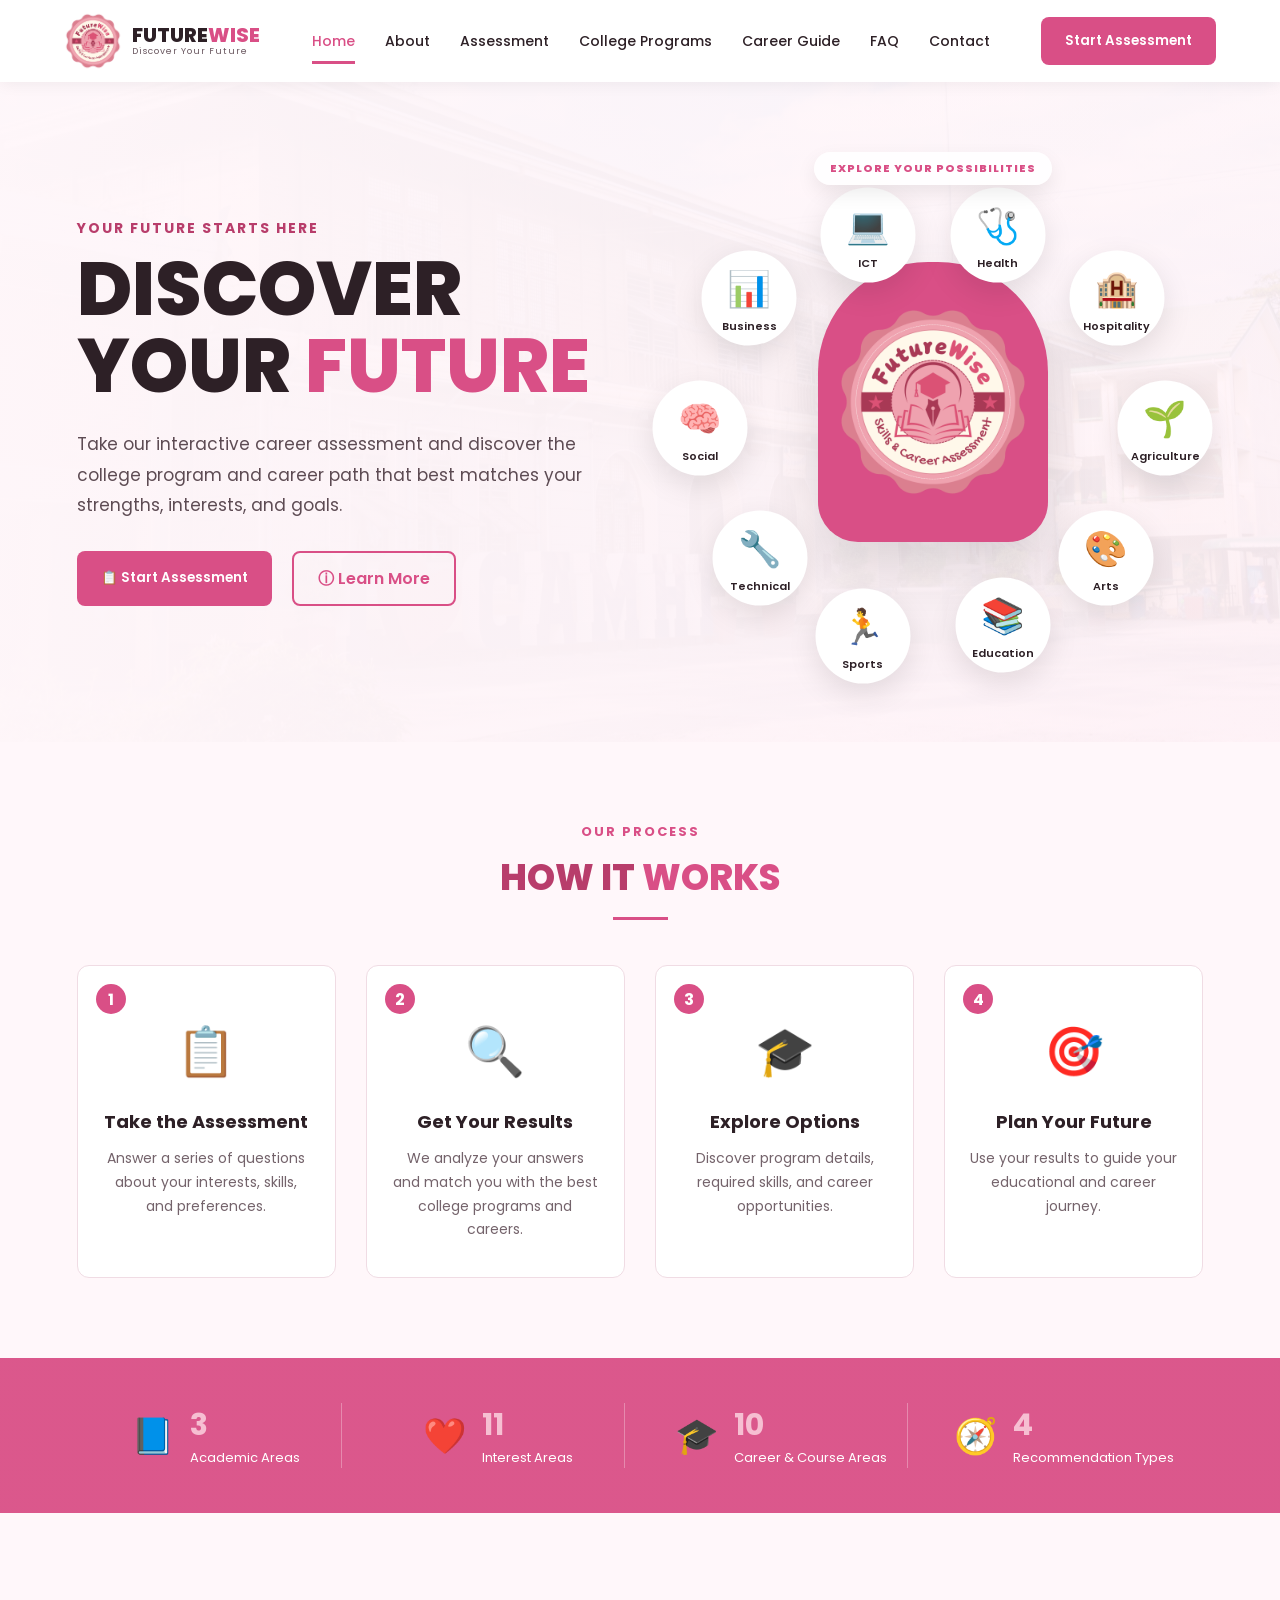
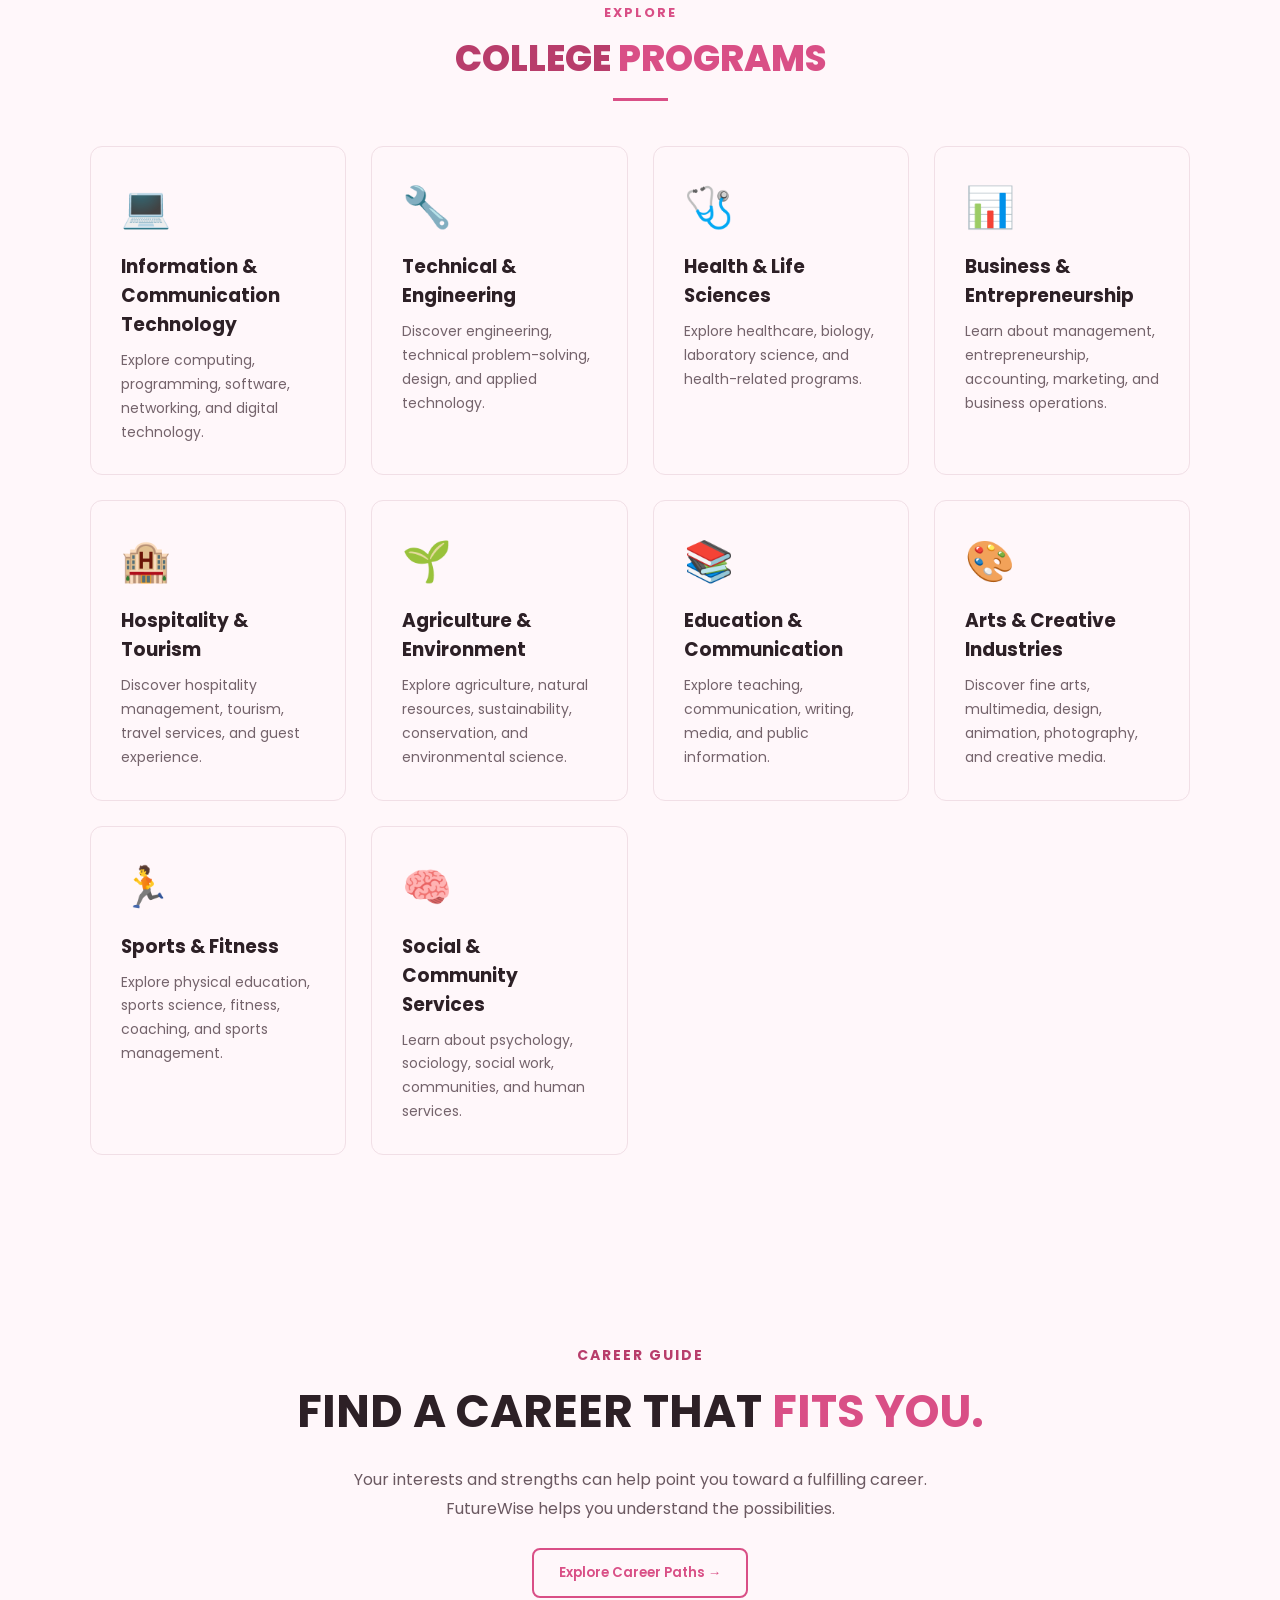
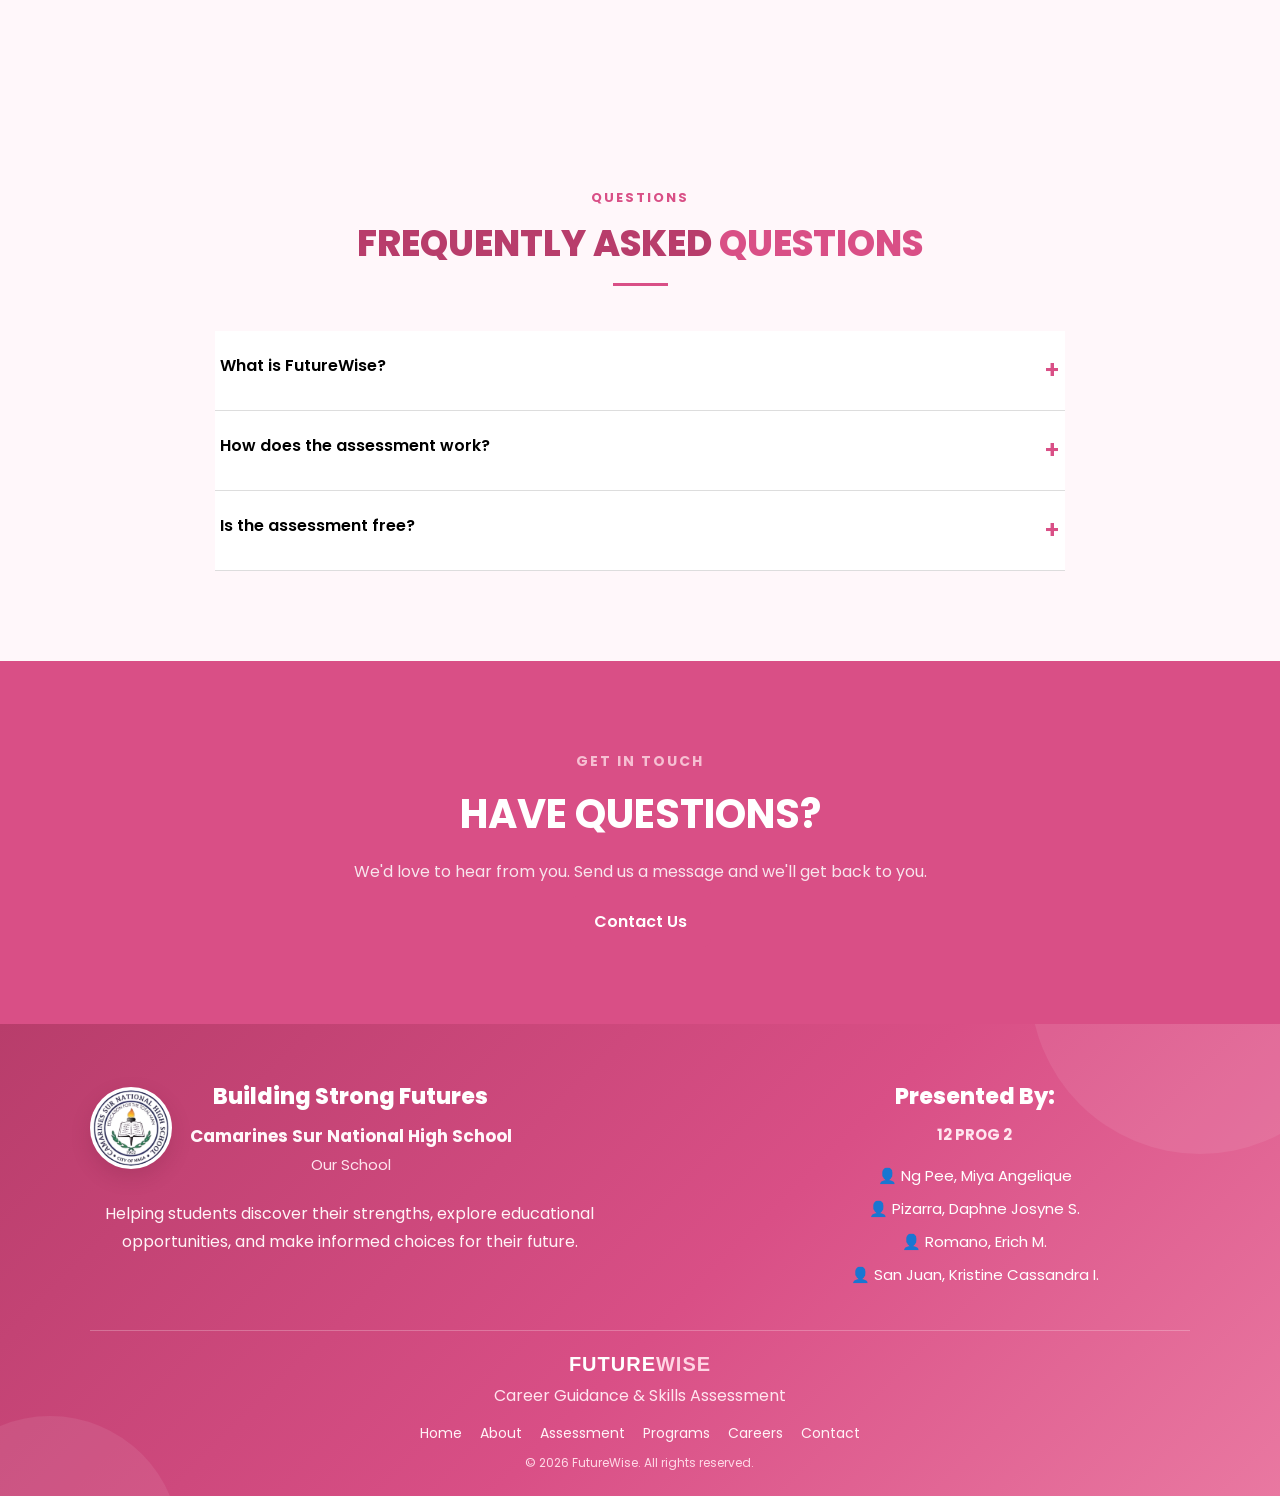
==== commit 6a8f94d2: "Add files via upload" ====
--- a/index.html
+++ b/index.html
@@ -425,8 +425,7 @@
 
         <div class="project-footer-right">
             <h3>Presented By:</h3>
-            <p class="footer-section">Grade 12 - ICT Strand</p>
-            <p class="footer-section">Section: <strong>12 PROG 2</strong></p>
+            <p class="footer-section"><strong>12 PROG 2</strong></p>
 
             <div class="team-list">
                 <p>👤 Ng Pee, Miya Angelique</p>
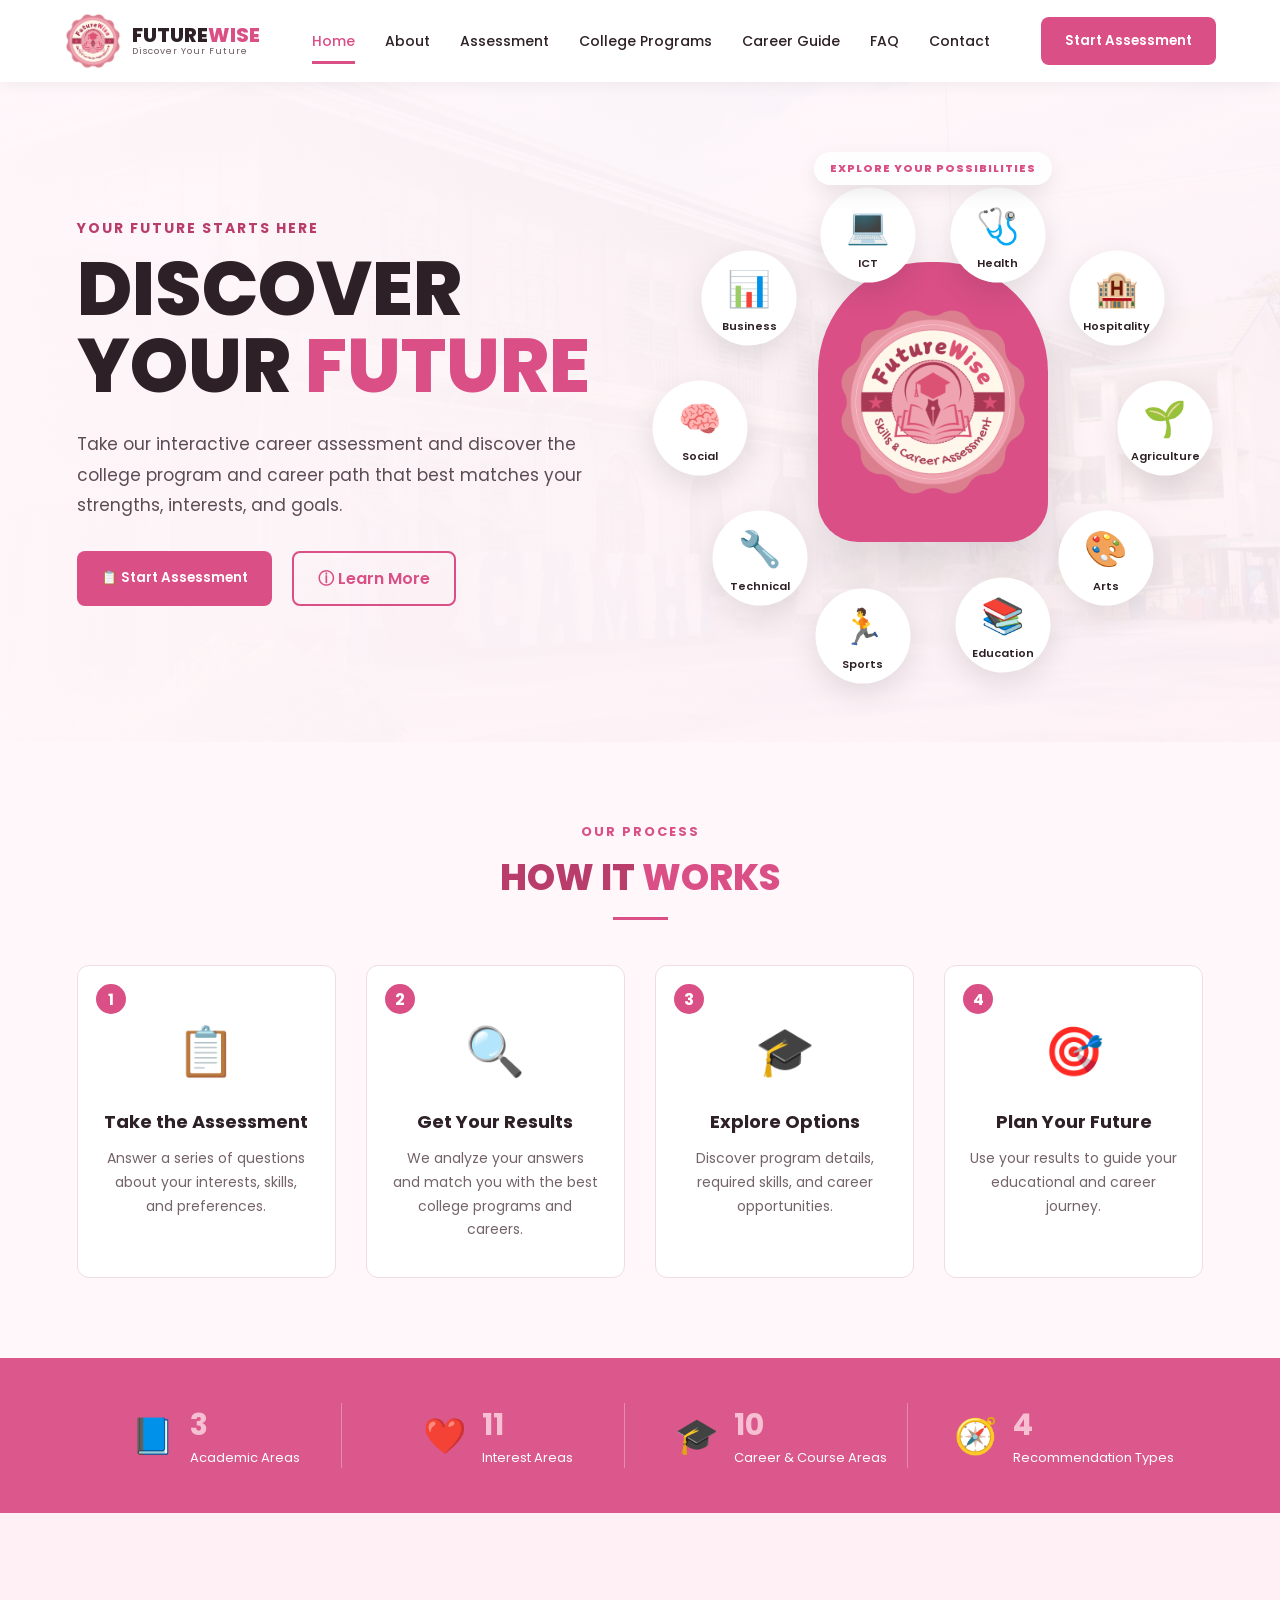
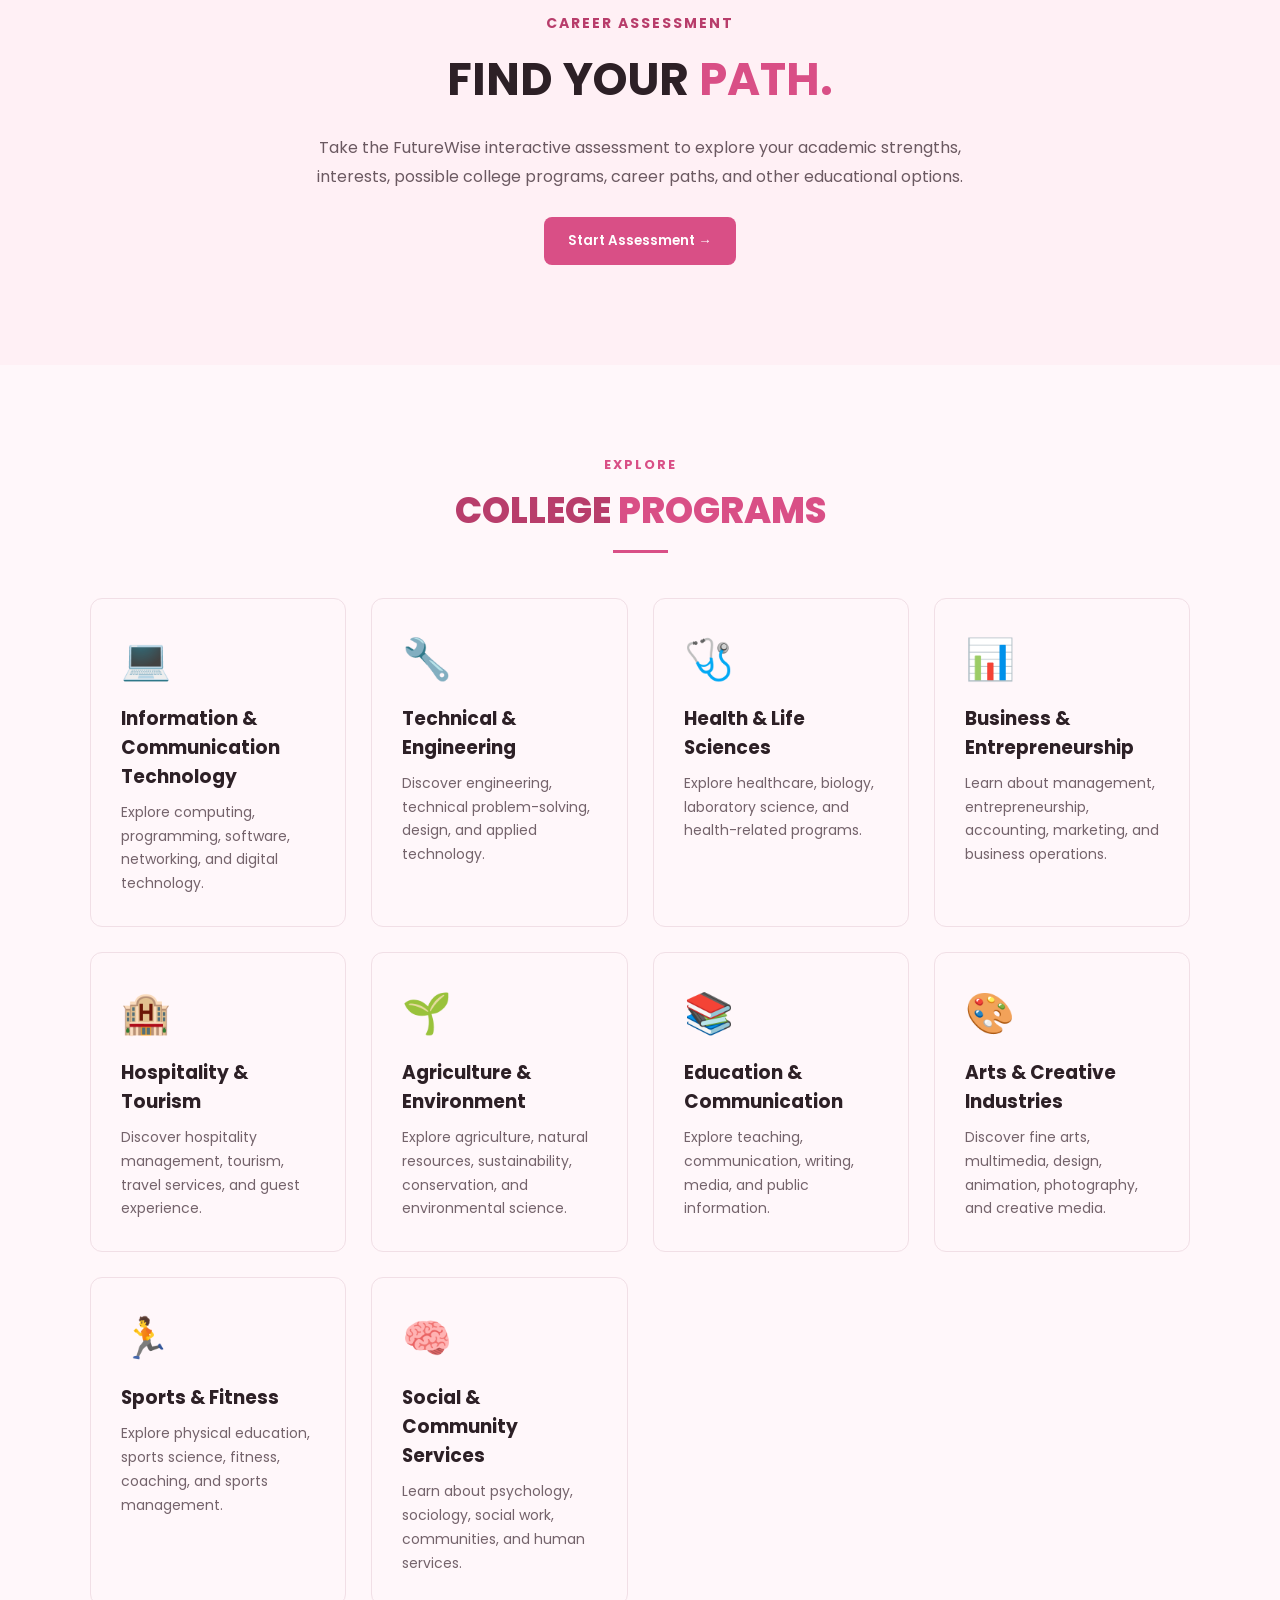
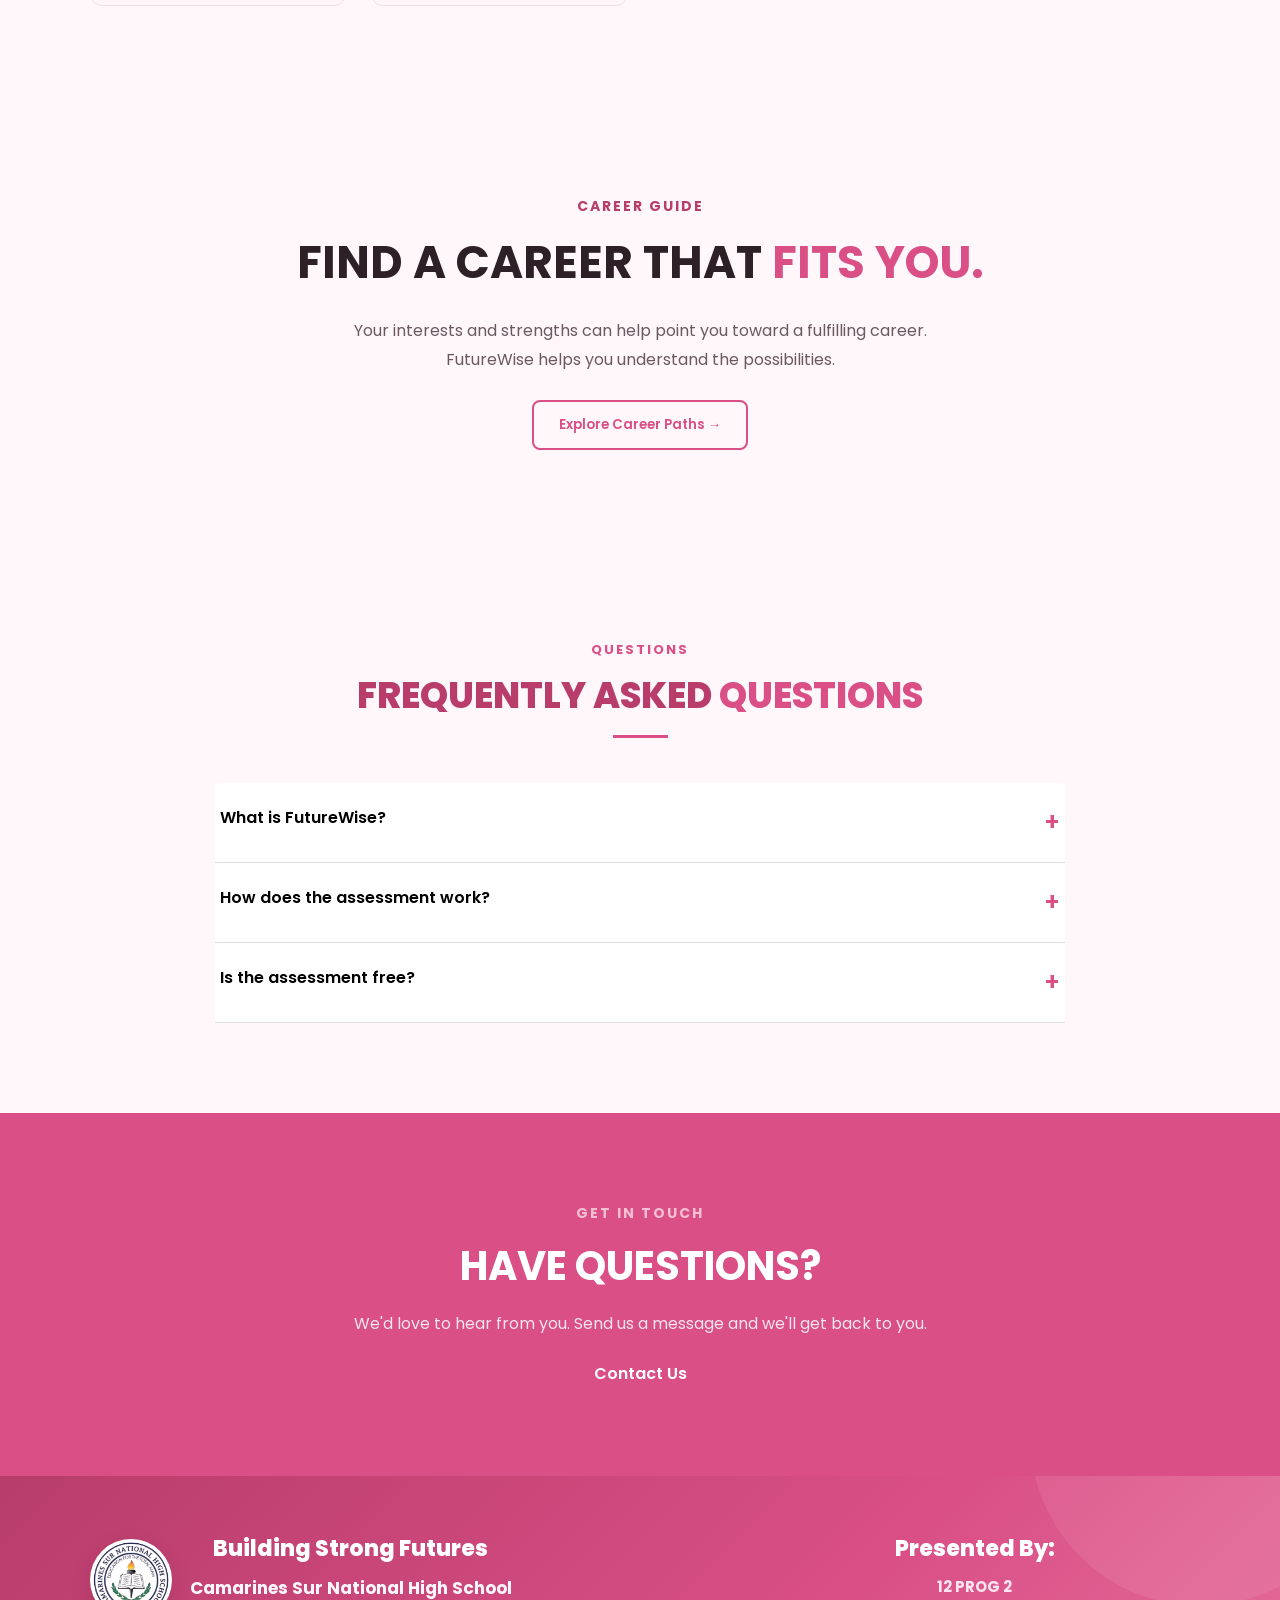
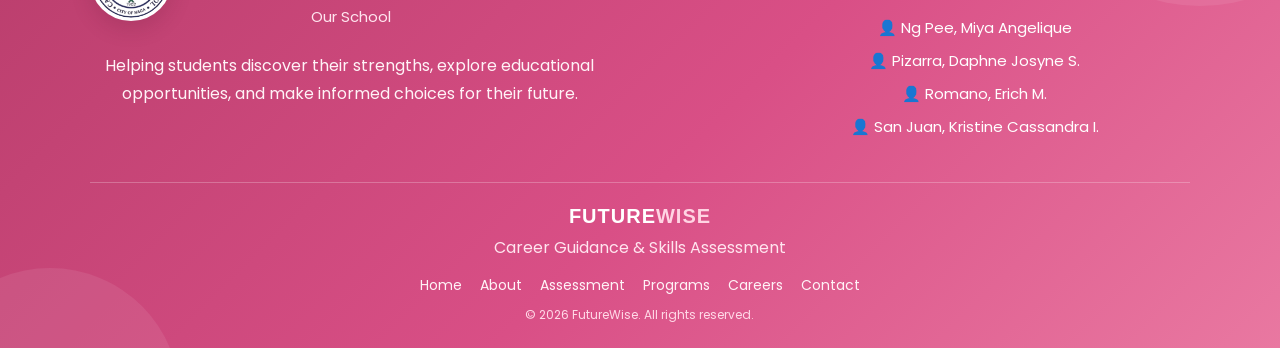
==== commit 97f2b9a3: "Add files via upload" ====
--- a/index.html
+++ b/index.html
@@ -254,6 +254,30 @@
 
     </section>
 
+    <section class="assessment-section" id="assessment">
+
+        <div class="assessment-content">
+
+            <p class="small-title">
+                CAREER ASSESSMENT
+            </p>
+
+            <h2>
+                FIND YOUR <span>PATH.</span>
+            </h2>
+
+            <p>
+                Take the FutureWise interactive assessment to explore your academic strengths,
+                interests, possible college programs, career paths, and other educational options.
+            </p>
+
+            <button class="primary-button" onclick="startAssessment()">
+                Start Assessment →
+            </button>
+</div>
+
+    </section>
+
     <section class="programs-section" id="programs">
 
         <div class="section-heading">
@@ -452,70 +476,7 @@
     </footer>
 
     <script src="script.js"></script>
-    <script>
-    (function () {
-        const container = document.getElementById("homepageAssessmentStatus");
-        if (!container) return;
-
-        let saved = null;
-        try {
-            saved = JSON.parse(localStorage.getItem("futureWiseLastAssessment") || "null");
-        } catch (error) {
-            saved = null;
-        }
-
-        if (!saved || !saved.selectedSubjects || !saved.academicScores) return;
-
-        const subjectNames = {
-            math: "Mathematics",
-            science: "Science",
-            lang: "Language & Communication"
-        };
-
-        const academic = saved.selectedSubjects
-            .filter(s => saved.academicScores[s])
-            .sort((a, b) => saved.academicScores[b].percentage - saved.academicScores[a].percentage);
-
-        const strongest = academic[0];
-        const strongestScore = strongest ? saved.academicScores[strongest] : null;
-
-        const interests = saved.interestScores || {};
-        const topInterest = Object.keys(interests)
-            .filter(k => interests[k] > 0)
-            .sort((a, b) => interests[b] - interests[a])[0];
-
-        const interestNames = {
-            ict: "Information & Communication Technology",
-            technical: "Technical & Engineering",
-            hospitality: "Hospitality & Tourism",
-            agriculture: "Agriculture & Natural Resources",
-            business: "Business & Entrepreneurship",
-            health: "Health & Life Sciences",
-            education: "Education & Communication",
-            arts: "Arts & Creative Industries",
-            sports: "Sports & Fitness",
-            social: "Social & Community Services",
-            environment: "Environment & Sustainability"
-        };
-
-        container.innerHTML = `
-            <div class="program-card">
-                <div>📊</div>
-                <h3>Latest Assessment Results</h3>
-                <p>Your strongest academic area: <strong>${strongest ? subjectNames[strongest] : "Not available"}</strong>${strongestScore ? ` (${Math.round(strongestScore.percentage)}%)` : ""}</p>
-                <p>Your top interest area: <strong>${topInterest ? interestNames[topInterest] : "Not available"}</strong></p>
-                <p class="small">These results connect your homepage experience with the personalized recommendations in the assessment.</p>
-                <a class="primary-button" href="assessment.html#saved-results">View My Recommendations →</a>
-            </div>
-            <div class="program-card">
-                <div>🔄</div>
-                <h3>Retake Assessment</h3>
-                <p>Want updated recommendations? Retake the assessment and your new results will replace the previous saved results on this device.</p>
-                <button class="outline-button" onclick="startAssessment()">Retake Assessment →</button>
-            </div>
-        `;
-    })();
-    </script>
+    
 
 </body>
 
--- a/style.css
+++ b/style.css
@@ -1,3 +1,11 @@
+/*
+============================================================
+FutureWise — ORIGINAL HOMEPAGE + ASSESSMENT STYLES
+The assessment styles are scoped to .assessment-page so the
+homepage's original colors and design are not changed.
+============================================================
+*/
+
 * {
     margin: 0;
     padding: 0;
@@ -152,8 +160,6 @@
 
     font-size: 25px;
 }
-
-
 
 .hero {
     min-height: 550px;
@@ -1798,4 +1804,781 @@
     height: 200px;
     object-fit: contain;
     border-radius: 50%;
+}
+
+/* ============================================================
+   ASSESSMENT STYLES (SCOPED — ORIGINAL COLORS PRESERVED)
+   ============================================================ */
+
+/* ============================================================
+   FutureWise — CAM HIGH Career Assessment Theme
+   Pink + navy + warm cream, with the CAM HIGH photo as the hero
+   ============================================================ */
+
+.assessment-page {
+    --navy-blue: #17213a;
+    --royal-blue: #304a78;
+    --pink-primary: #d85b83;
+    --pink-deep: #b83f69;
+    --pink-accent: #ef8eaa;
+    --pink-light: #fff0f5;
+    --pink-border: #f3a6bb;
+    --cream: #fffaf8;
+    --ink: #263044;
+    --muted: #667085;
+}
+
+.assessment-page {
+    background:
+        linear-gradient(
+            135deg,
+            rgba(23, 33, 58, 0.88) 0%,
+            rgba(56, 35, 57, 0.76) 48%,
+            rgba(216, 91, 131, 0.60) 100%
+        ),
+        url("camhigh.jpg") no-repeat center center fixed;
+    background-size: cover;
+    background-attachment: fixed;
+    font-family: "Segoe UI", Tahoma, Geneva, Verdana, sans-serif;
+    color: #ffffff;
+    min-height: 100vh;
+    position: relative;
+}
+
+.assessment-page::before {
+    content: "";
+    position: fixed;
+    inset: 0;
+    pointer-events: none;
+    background: linear-gradient(
+        to bottom,
+        rgba(255, 255, 255, 0.04),
+        rgba(255, 255, 255, 0) 35%,
+        rgba(12, 18, 34, 0.18)
+    );
+    z-index: -1;
+}
+
+.assessment-page .site-glow {
+    position: fixed;
+    width: 280px;
+    height: 280px;
+    border-radius: 50%;
+    filter: blur(70px);
+    pointer-events: none;
+    opacity: 0.22;
+    z-index: -1;
+}
+
+.assessment-page .site-glow-one {
+    top: 4%;
+    left: -100px;
+    background: var(--pink-accent);
+}
+
+.assessment-page .site-glow-two {
+    right: -100px;
+    bottom: 5%;
+    background: #ffffff;
+}
+
+.assessment-page .hero-header {
+    padding: 1rem 0 0.5rem;
+}
+
+.assessment-page .hero-badge {
+    display: inline-flex;
+    align-items: center;
+    padding: 0.45rem 0.9rem;
+    border: 1px solid rgba(255, 255, 255, 0.35);
+    border-radius: 999px;
+    background: rgba(255, 255, 255, 0.10);
+    backdrop-filter: blur(10px);
+    color: #ffe8ef;
+    font-size: 0.78rem;
+    font-weight: 700;
+    letter-spacing: 0.09em;
+}
+
+.assessment-page .hero-title {
+    color: #ffffff;
+    letter-spacing: -0.02em;
+    text-shadow: 0 4px 18px rgba(0, 0, 0, 0.30);
+    margin-bottom: 0.15rem;
+}
+
+.assessment-page .hero-icon {
+    display: inline-grid;
+    place-items: center;
+    width: 58px;
+    height: 58px;
+    margin-right: 0.35rem;
+    border-radius: 18px;
+    background: linear-gradient(135deg, var(--pink-primary), var(--pink-deep));
+    color: #fff;
+    box-shadow: 0 10px 24px rgba(216, 91, 131, 0.35);
+    font-size: 1.7rem;
+    vertical-align: 7%;
+}
+
+.assessment-page .hero-subtitle {
+    color: #ffd4e0;
+    font-weight: 700;
+}
+
+.assessment-page .text-light-emphasis {
+    color: rgba(255, 255, 255, 0.80) !important;
+}
+
+.assessment-page .glass-card {
+    background: rgba(255, 250, 248, 0.96);
+    color: var(--ink);
+    border-radius: 22px;
+    box-shadow:
+        0 18px 45px rgba(10, 15, 30, 0.28),
+        0 2px 10px rgba(216, 91, 131, 0.08);
+    border: 1px solid rgba(255, 255, 255, 0.72);
+    overflow: hidden;
+}
+
+.assessment-page .section-kicker {
+    width: fit-content;
+    margin: -0.2rem auto 0.75rem;
+    padding: 0.32rem 0.72rem;
+    border-radius: 999px;
+    background: var(--pink-light);
+    color: var(--pink-deep);
+    font-size: 0.72rem;
+    font-weight: 800;
+    letter-spacing: 0.08em;
+}
+
+.assessment-page .section-title, .assessment-page .text-blue {
+    color: var(--royal-blue) !important;
+}
+
+.assessment-page .text-gold {
+    color: var(--pink-deep) !important;
+}
+
+.assessment-page .bg-blue-theme {
+    background-color: var(--royal-blue) !important;
+    color: #ffffff !important;
+}
+
+.assessment-page .bg-gold-theme {
+    background: linear-gradient(135deg, var(--pink-deep), var(--pink-primary)) !important;
+    color: #ffffff !important;
+}
+
+.assessment-page .btn-gold {
+    background: linear-gradient(135deg, var(--pink-deep), var(--pink-primary));
+    color: #ffffff;
+    font-weight: 700;
+    border: none;
+    border-radius: 12px;
+    transition: transform 0.2s ease, box-shadow 0.2s ease, filter 0.2s ease;
+}
+
+.assessment-page .btn-gold:hover {
+    background: linear-gradient(135deg, #a9365e, var(--pink-deep));
+    color: #ffffff;
+    transform: translateY(-2px);
+    box-shadow: 0 8px 20px rgba(184, 63, 105, 0.30);
+}
+
+.assessment-page .btn-gold:disabled {
+    opacity: 0.55;
+    transform: none;
+    box-shadow: none;
+}
+
+.assessment-page .btn-blue {
+    background-color: var(--royal-blue);
+    color: #ffffff;
+    font-weight: 700;
+    border: none;
+    border-radius: 12px;
+    transition: all 0.25s ease;
+}
+
+.assessment-page .btn-blue:hover {
+    background-color: #24395f;
+    color: #ffffff;
+    box-shadow: 0 7px 18px rgba(48, 74, 120, 0.30);
+    transform: translateY(-2px);
+}
+
+.assessment-page .btn-outline-gold {
+    border: 2px solid var(--pink-primary);
+    color: var(--pink-deep);
+    font-weight: 700;
+    border-radius: 10px;
+}
+
+.assessment-page .btn-outline-gold:hover {
+    background-color: var(--pink-primary);
+    color: #ffffff;
+}
+
+.assessment-page .subject-card {
+    transition: all 0.25s ease-in-out;
+    cursor: pointer;
+    border-radius: 18px;
+    border: 2px solid #eadfe4;
+    position: relative;
+    background: #ffffff;
+    overflow: hidden;
+}
+
+.assessment-page .subject-card::after {
+    content: "";
+    position: absolute;
+    inset: auto 0 0;
+    height: 4px;
+    background: linear-gradient(90deg, var(--pink-primary), var(--pink-accent));
+    transform: scaleX(0);
+    transform-origin: left;
+    transition: transform 0.25s ease;
+}
+
+.assessment-page .subject-card:hover {
+    transform: translateY(-5px);
+    box-shadow: 0 12px 28px rgba(184, 63, 105, 0.16);
+    border-color: var(--pink-border);
+}
+
+.assessment-page .subject-card:hover::after, .assessment-page .subject-checkbox:checked + label .subject-card::after {
+    transform: scaleX(1);
+}
+
+.assessment-page .subject-checkbox:checked + label .subject-card {
+    border: 3px solid var(--pink-primary) !important;
+    background-color: var(--pink-light) !important;
+    transform: scale(1.02);
+    box-shadow: 0 10px 28px rgba(216, 91, 131, 0.22);
+}
+
+.assessment-page .selected-badge {
+    display: none;
+    position: absolute;
+    top: 12px;
+    right: 12px;
+    font-size: 1.5rem;
+    color: var(--pink-primary);
+}
+
+.assessment-page .subject-checkbox:checked + label .selected-badge {
+    display: block;
+}
+
+.assessment-page .question-block {
+    border-bottom: 1px solid #eadfe4;
+    padding: 1rem 0 1.2rem;
+    margin-bottom: 0.7rem;
+}
+
+.assessment-page .form-check {
+    padding: 0.72rem 0.9rem 0.72rem 2rem;
+    border: 1px solid #eadfe4;
+    border-radius: 12px;
+    transition: all 0.2s ease;
+    background: #ffffff;
+}
+
+.assessment-page .form-check:hover {
+    border-color: var(--pink-border);
+    background: #fff7fa;
+}
+
+.assessment-page .form-check-input:checked {
+    background-color: var(--pink-primary);
+    border-color: var(--pink-primary);
+}
+
+.assessment-page .form-check-input:focus, .assessment-page .form-select:focus, .assessment-page .form-control:focus {
+    border-color: var(--pink-primary);
+    box-shadow: 0 0 0 0.2rem rgba(216, 91, 131, 0.14);
+}
+
+.assessment-page .star-rating {
+    color: var(--pink-primary);
+    font-size: 1.6rem;
+    letter-spacing: 0.05em;
+}
+
+.assessment-page .correct-answer {
+    background-color: #e8f8ef !important;
+    border-color: #79c99b !important;
+    color: #16643a;
+}
+
+.assessment-page .wrong-answer {
+    background-color: #fff0f2 !important;
+    border-color: #ee9baa !important;
+    color: #8d2940;
+}
+
+.assessment-page .list-group-item {
+    border-color: #eadfe4 !important;
+}
+
+.assessment-page .form-select, .assessment-page .form-control {
+    border-radius: 11px;
+    border-color: #ded3d9;
+}
+
+.assessment-page .alert-success {
+    background: #eaf8f0;
+    border-color: #a8dfbe;
+}
+
+.assessment-page .alert-warning {
+    background: #fff4f7;
+    border-color: #f1b0c2;
+    color: #7c3047;
+}
+
+@media (max-width: 768px) {
+    .assessment-page {
+        background-attachment: scroll;
+    }
+
+    .assessment-page .hero-title {
+        font-size: 2.5rem;
+    }
+
+    .assessment-page .hero-icon {
+        width: 48px;
+        height: 48px;
+        border-radius: 14px;
+        font-size: 1.4rem;
+    }
+
+    .assessment-page .glass-card {
+        border-radius: 18px;
+    }
+}
+
+@media (max-width: 576px) {
+    .assessment-page .hero-title {
+        font-size: 2.15rem;
+    }
+
+    .assessment-page .hero-badge {
+        font-size: 0.68rem;
+    }
+}
+
+
+/* ============================================================
+   FUTUREWISE COMBINED RESULTS — pink reference-inspired style
+   ============================================================ */
+
+.assessment-page .results-area {
+    padding-bottom: 3rem;
+}
+
+.assessment-page .result-header-card {
+    background: linear-gradient(135deg, rgba(255,250,248,.98), rgba(255,240,245,.98));
+}
+
+.assessment-page .result-badge {
+    display: inline-block;
+    padding: .4rem .85rem;
+    border-radius: 999px;
+    background: var(--pink-light);
+    color: var(--pink-deep);
+    font-size: .72rem;
+    font-weight: 800;
+    letter-spacing: .12em;
+    margin-bottom: .75rem;
+}
+
+.assessment-page .result-main-title {
+    color: var(--pink-deep);
+    margin-bottom: .5rem;
+}
+
+.assessment-page .result-intro {
+    color: var(--muted);
+    max-width: 720px;
+    margin: 0 auto;
+}
+
+.assessment-page .result-home-btn {
+    border-radius: 12px;
+    font-weight: 700;
+}
+
+.assessment-page .score-card {
+    background: #ffffff;
+    padding: 1.5rem;
+    border-radius: 20px;
+    text-align: center;
+    border: 1px solid var(--pink-border);
+    box-shadow: 0 10px 28px rgba(184,63,105,.09);
+    height: 100%;
+}
+
+.assessment-page .score-icon {
+    font-size: 2rem;
+    margin-bottom: .35rem;
+}
+
+.assessment-page .score-card h3 {
+    color: var(--pink-deep);
+    font-weight: 800;
+    margin-bottom: .5rem;
+}
+
+.assessment-page .stars {
+    color: var(--pink-primary);
+    font-size: 1.65rem;
+    letter-spacing: 2px;
+}
+
+.assessment-page .score-number {
+    color: var(--royal-blue);
+    font-size: 1.55rem;
+    font-weight: 800;
+    margin-top: .4rem;
+}
+
+.assessment-page .score-percent {
+    color: var(--pink-deep);
+    font-size: 1.05rem;
+    font-weight: 800;
+}
+
+.assessment-page .score-label {
+    color: var(--muted);
+    margin: .35rem 0 0;
+}
+
+.assessment-page .result-panel {
+    background: #ffffff;
+    padding: 1.8rem;
+    border-radius: 22px;
+    border: 1px solid var(--pink-border);
+    box-shadow: 0 10px 28px rgba(184,63,105,.07);
+}
+
+.assessment-page .result-panel h2 {
+    color: var(--pink-deep);
+    font-weight: 800;
+    margin-bottom: 1.15rem;
+}
+
+.assessment-page .result-panel h2 span {
+    margin-right: .35rem;
+}
+
+.assessment-page .strength-item {
+    padding: 1rem 1.1rem;
+    margin-bottom: .75rem;
+    background: var(--pink-light);
+    border-radius: 14px;
+    border-left: 5px solid var(--pink-primary);
+    color: var(--ink);
+}
+
+.assessment-page .strength-item:last-child {
+    margin-bottom: 0;
+}
+
+.assessment-page .strength-item strong {
+    color: var(--royal-blue);
+    font-size: 1.05rem;
+}
+
+.assessment-page .strength-item p {
+    margin: .35rem 0;
+    color: var(--pink-deep);
+    font-weight: 700;
+}
+
+.assessment-page .strength-item span {
+    color: var(--muted);
+}
+
+.assessment-page .recommendation-grid {
+    display: grid;
+    grid-template-columns: repeat(3, minmax(0, 1fr));
+    gap: 1rem;
+}
+
+.assessment-page .recommendation-card {
+    padding: 1.15rem;
+    background: #fff5f9;
+    border: 1px solid #f1c8da;
+    border-radius: 16px;
+    transition: transform .2s ease, box-shadow .2s ease;
+}
+
+.assessment-page .recommendation-card:hover {
+    transform: translateY(-3px);
+    box-shadow: 0 8px 20px rgba(184,63,105,.10);
+}
+
+.assessment-page .recommendation-card h3 {
+    color: var(--pink-deep);
+    font-size: 1.05rem;
+    font-weight: 800;
+    margin-bottom: .45rem;
+}
+
+.assessment-page .recommendation-card p {
+    color: #76566a;
+    font-size: .94rem;
+    margin: 0;
+    line-height: 1.55;
+}
+
+.assessment-page .scholarship-card {
+    padding: 1.4rem;
+    background: #fff5f9;
+    border-radius: 16px;
+    border: 1px solid #f1c8da;
+}
+
+.assessment-page .scholarship-card h3 {
+    color: var(--pink-deep);
+    font-weight: 800;
+}
+
+.assessment-page .scholarship-card p {
+    color: #76566a;
+    line-height: 1.6;
+}
+
+.assessment-page .scholarship-card .note {
+    font-size: .9rem;
+    color: #876b7b;
+    margin-bottom: 0;
+}
+
+.assessment-page .advisor-description {
+    color: var(--muted);
+}
+
+.assessment-page .course-input {
+    border: 2px solid #efcddd !important;
+}
+
+.assessment-page .course-input:focus {
+    border-color: var(--pink-primary) !important;
+}
+
+.assessment-page .improvement-results {
+    margin-top: 1rem;
+}
+
+.assessment-page .improvement-box {
+    padding: 1.2rem 1.35rem;
+    background: var(--pink-light);
+    border-radius: 15px;
+    border-left: 5px solid var(--pink-primary);
+    color: var(--ink);
+}
+
+.assessment-page .improvement-box h5 {
+    color: var(--pink-deep);
+    font-weight: 800;
+}
+
+.assessment-page .improvement-box li {
+    margin-bottom: .45rem;
+    color: #76566a;
+}
+
+.assessment-page .improvement-box.warning {
+    background: #fff4f7;
+    border-left-color: #d85b83;
+    color: #7c3047;
+}
+
+.assessment-page .result-disclaimer {
+    max-width: 1000px;
+    margin: 2rem auto;
+    padding: 1.5rem;
+    border-radius: 18px;
+    background: rgba(255,255,255,.97);
+    border: 1px solid var(--pink-border);
+    text-align: center;
+}
+
+.assessment-page .result-disclaimer h2 {
+    color: var(--pink-deep);
+    font-weight: 800;
+    margin-bottom: .7rem;
+}
+
+.assessment-page .result-disclaimer p {
+    color: #76566a;
+    margin-bottom: .5rem;
+}
+
+.assessment-page .result-actions {
+    display: flex;
+    justify-content: center;
+    gap: .8rem;
+    flex-wrap: wrap;
+    margin-top: 1.5rem;
+}
+
+@media (max-width: 900px) {
+    .assessment-page .recommendation-grid {
+        grid-template-columns: 1fr;
+    }
+}
+
+@media (max-width: 576px) {
+    .assessment-page .result-panel {
+        padding: 1.2rem;
+    }
+
+    .assessment-page .result-actions {
+        flex-direction: column;
+    }
+
+    .assessment-page .result-actions .btn, .assessment-page .result-home-btn {
+        width: 100%;
+    }
+}
+
+/* PART 2 INTEREST ASSESSMENT */
+.assessment-page .bg-pink-theme { background: linear-gradient(90deg, #d94f8b, #ed8bb3) !important; }
+.assessment-page .interest-question { padding: .5rem 0; }
+.assessment-page .interest-option {
+  display: flex;
+  align-items: center;
+  min-height: 78px;
+  padding: 1rem 1.1rem;
+  border: 2px solid #efcddd;
+  border-radius: 15px;
+  background: #fff8fb;
+  cursor: pointer;
+  transition: all .2s ease;
+  color: #49313e;
+  font-weight: 600;
+}
+.assessment-page .interest-option:hover {
+  border-color: #d94f8b;
+  background: #fff0f6;
+  transform: translateY(-2px);
+}
+.assessment-page .interest-option input {
+  margin-right: .8rem;
+  accent-color: #d94f8b;
+  transform: scale(1.2);
+}
+.assessment-page .interest-result-card {
+  display: flex;
+  align-items: center;
+  gap: 1rem;
+  padding: 1rem;
+  margin-bottom: .7rem;
+  border-radius: 14px;
+  background: #fff0f7;
+  border-left: 5px solid #d94f8b;
+}
+.assessment-page .interest-rank {
+  width: 40px;
+  height: 40px;
+  display: grid;
+  place-items: center;
+  border-radius: 50%;
+  background: #d94f8b;
+  color: #fff;
+  font-weight: 800;
+}
+.assessment-page .interest-result-card h4 {
+  margin: 0;
+  color: #b8326b;
+  font-weight: 800;
+  font-size: 1.05rem;
+}
+.assessment-page .interest-result-card p {
+  margin: .2rem 0 0;
+  color: #76566a;
+}
+.assessment-page .academic-result-line {
+  display: flex;
+  justify-content: space-between;
+  gap: 1rem;
+  padding: .8rem 1rem;
+  margin-bottom: .5rem;
+  border-radius: 12px;
+  background: #fff8fb;
+  border: 1px solid #f1c8da;
+}
+.assessment-page .academic-result-line strong { color: #173b76; }
+.assessment-page .academic-result-line span { color: #b8326b; font-weight: 800; }
+.assessment-page .recommendation-note {
+  display: block;
+  margin-top: .6rem;
+  color: #b8326b;
+  font-weight: 700;
+}
+
+/* Two-stage assessment and A-K choices */
+.assessment-page .interest-option {
+  display:flex; align-items:flex-start; gap:.65rem; padding:1rem; background:#fff5f9; border:1px solid #efcddd; border-radius:14px; cursor:pointer; height:100%; color:#3b2632; font-weight:600; transition:.2s ease;
+}
+.assessment-page .interest-option:hover { border-color:#d63384; transform:translateY(-2px); box-shadow:0 6px 16px rgba(214,51,132,.08); }
+.assessment-page .interest-option input { margin-top:.25rem; accent-color:#d63384; }
+.assessment-page .recommendation-match-note { display:block; width:100%; margin-bottom:1rem; padding:1rem 1.1rem; background:#fff0f7; border-left:5px solid #d63384; border-radius:14px; color:#76566a; }
+
+.assessment-page .before-continue-card {
+    background: linear-gradient(135deg, #fff5f9, #fff0f6);
+    border: 1px solid #f1c8da;
+    border-left: 6px solid #d63384;
+    border-radius: 18px;
+    padding: 25px;
+    margin-bottom: 25px;
+    box-shadow: 0 8px 22px rgba(184, 63, 105, 0.08);
+}
+
+.assessment-page .before-continue-card h2 {
+    color: #c21868;
+    font-weight: 800;
+    margin-bottom: 15px;
+}
+
+.assessment-page .before-continue-card h3 {
+    color: #c21868;
+    font-size: 1.1rem;
+    margin-top: 20px;
+}
+
+.assessment-page .before-continue-card p {
+    color: #76566a;
+    line-height: 1.6;
+}
+
+.assessment-page .before-continue-card hr {
+    border-color: #efcddd;
+    margin: 20px 0;
+}
+
+.assessment-page .interest-guide {
+    background: #ffffff;
+    border: 1px solid #f1c8da;
+    border-radius: 14px;
+    padding: 15px 20px;
+}
+
+.assessment-page .interest-guide p {
+    margin-bottom: 8px;
+}
+
+/* Academic eligibility message */
+.assessment-page .recommendation-match-note.warning {
+  background: #fff7f9;
+  border-left-color: #b8326b;
+  color: #6d3b50;
+}
+.assessment-page .recommendation-match-note.warning strong {
+  color: #b8326b;
 }
